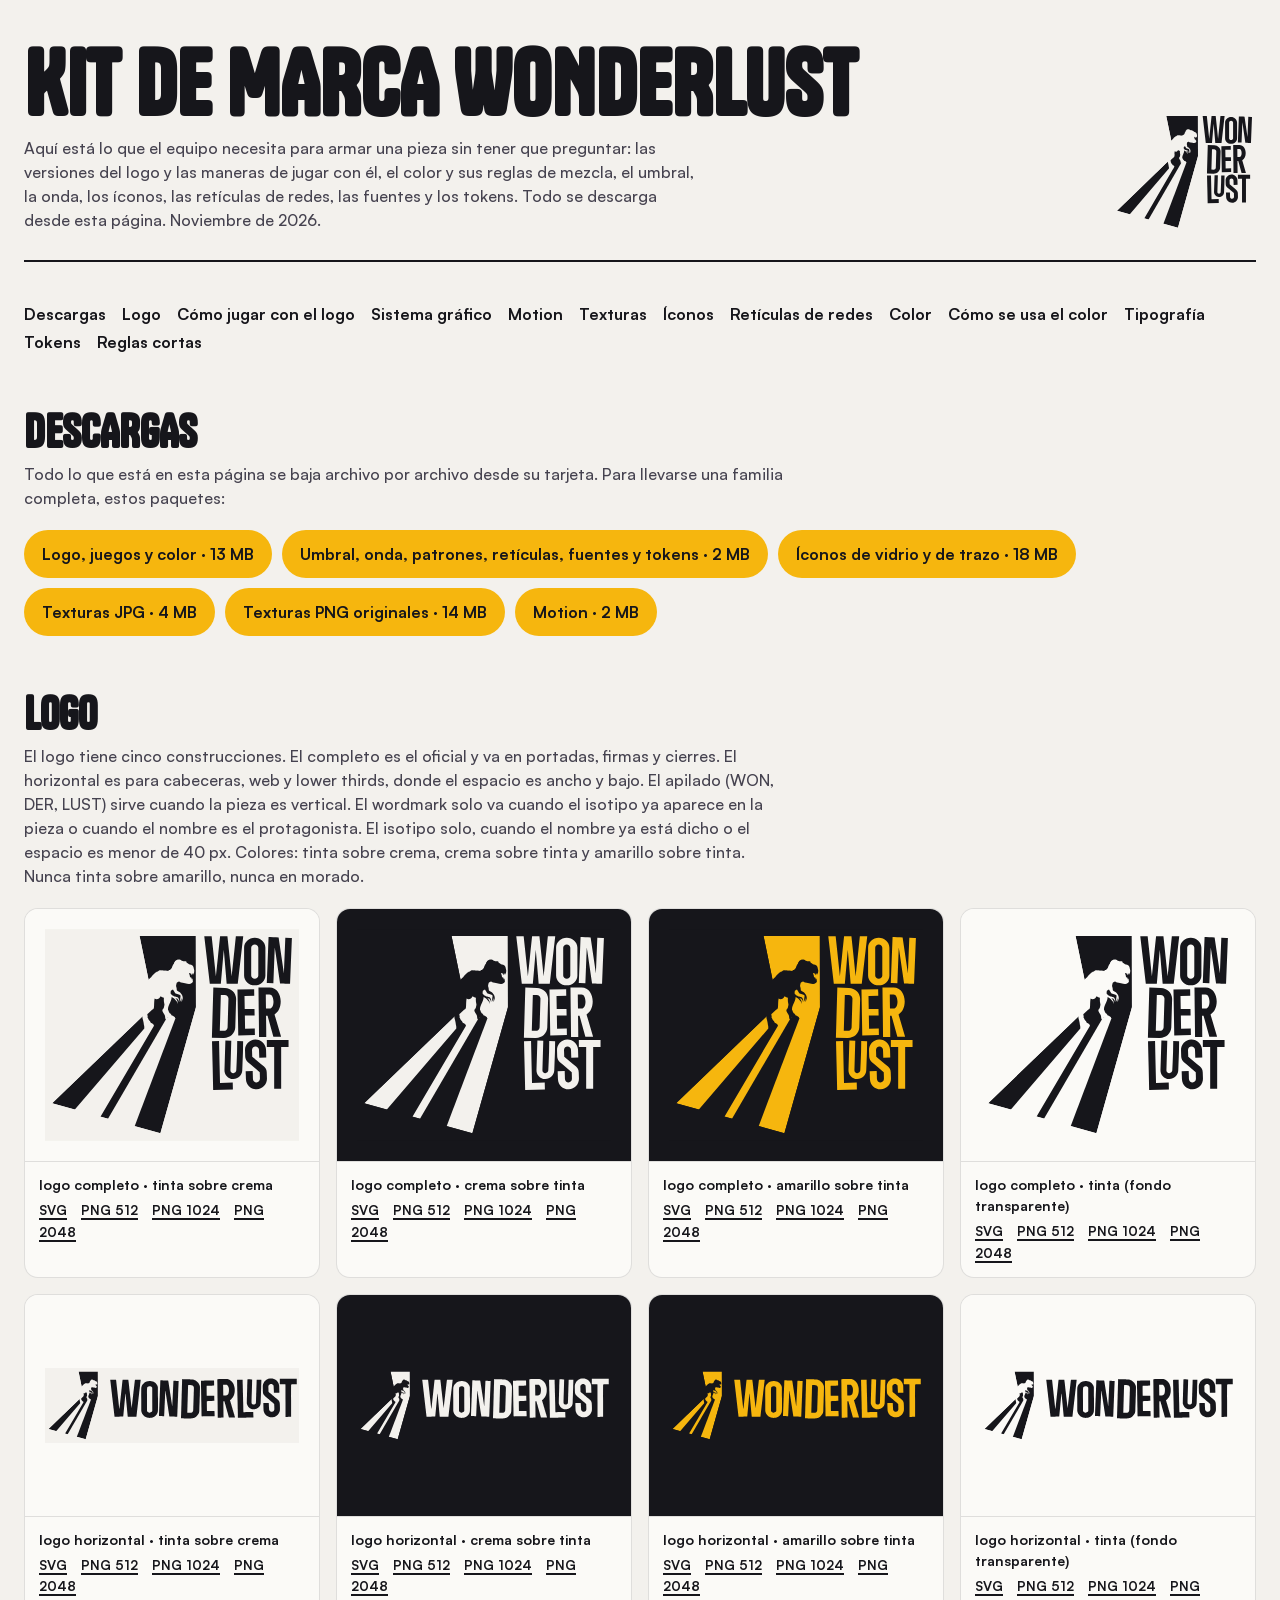
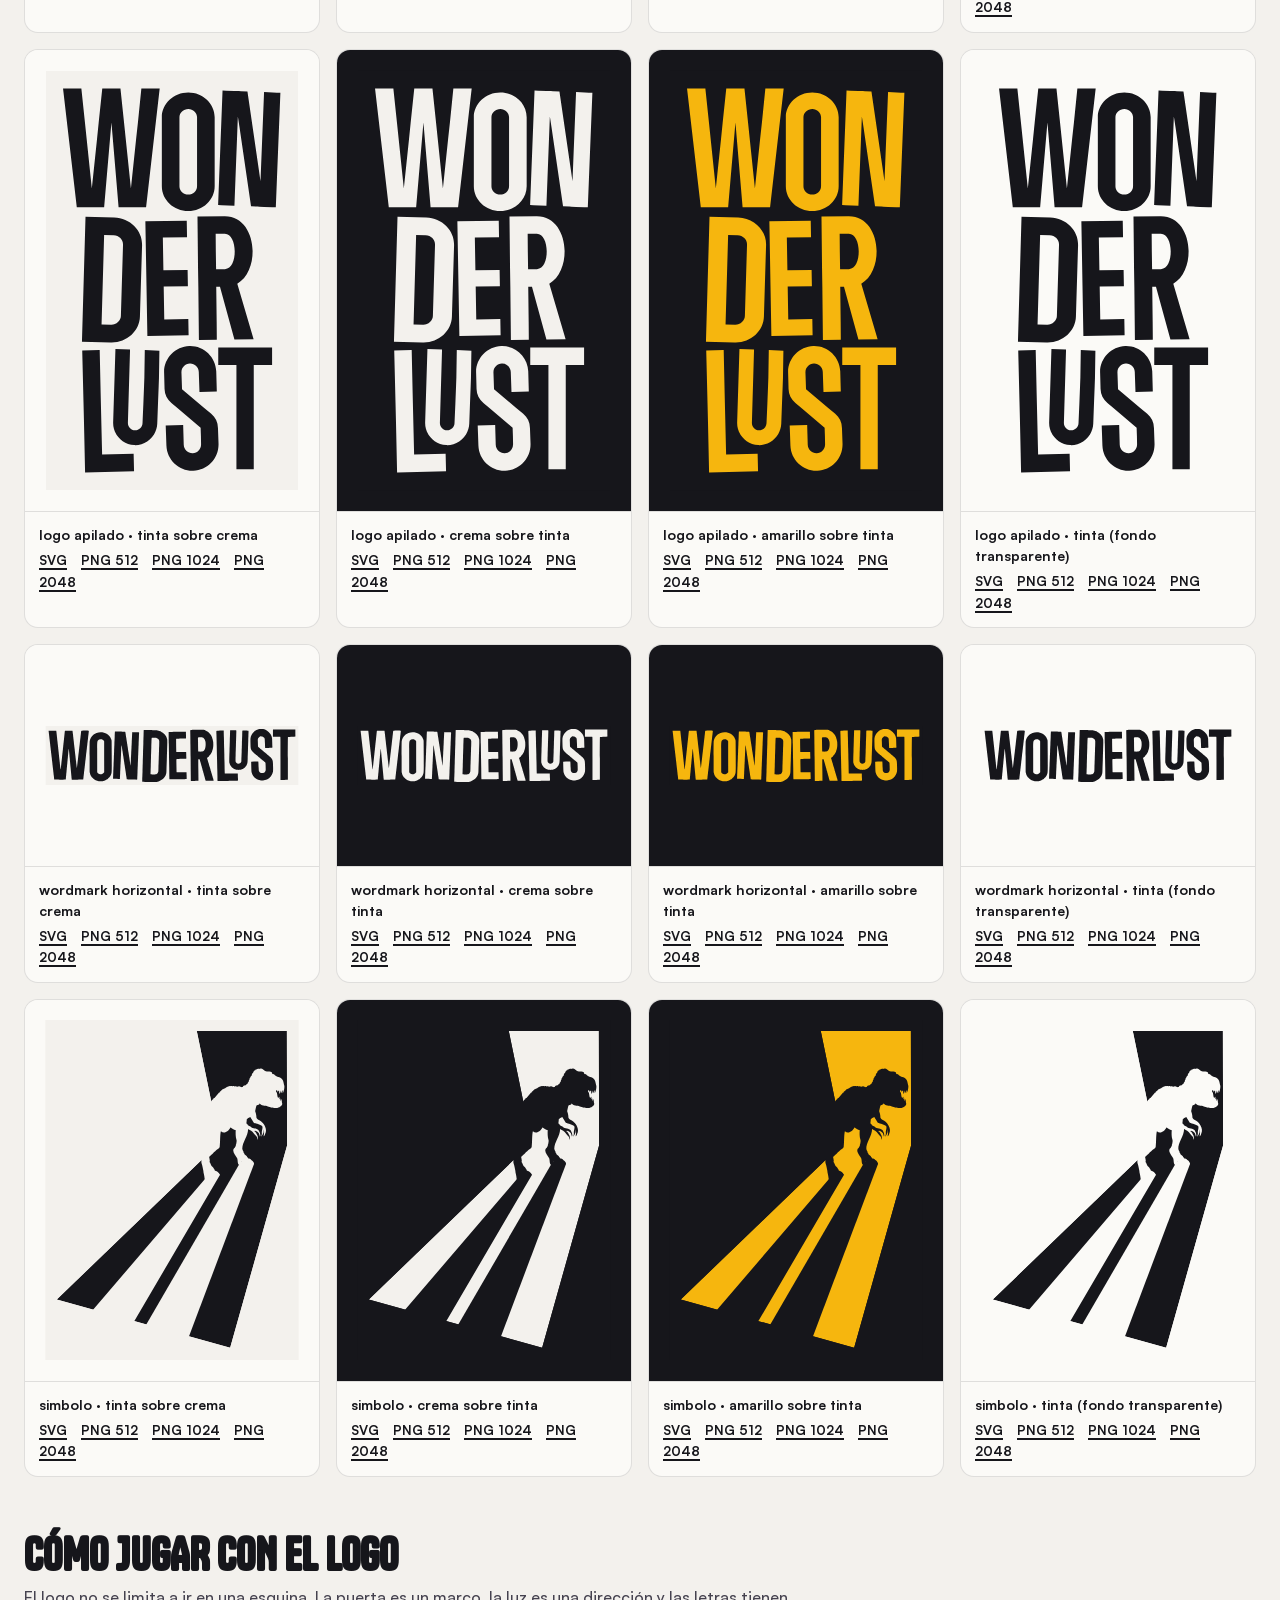
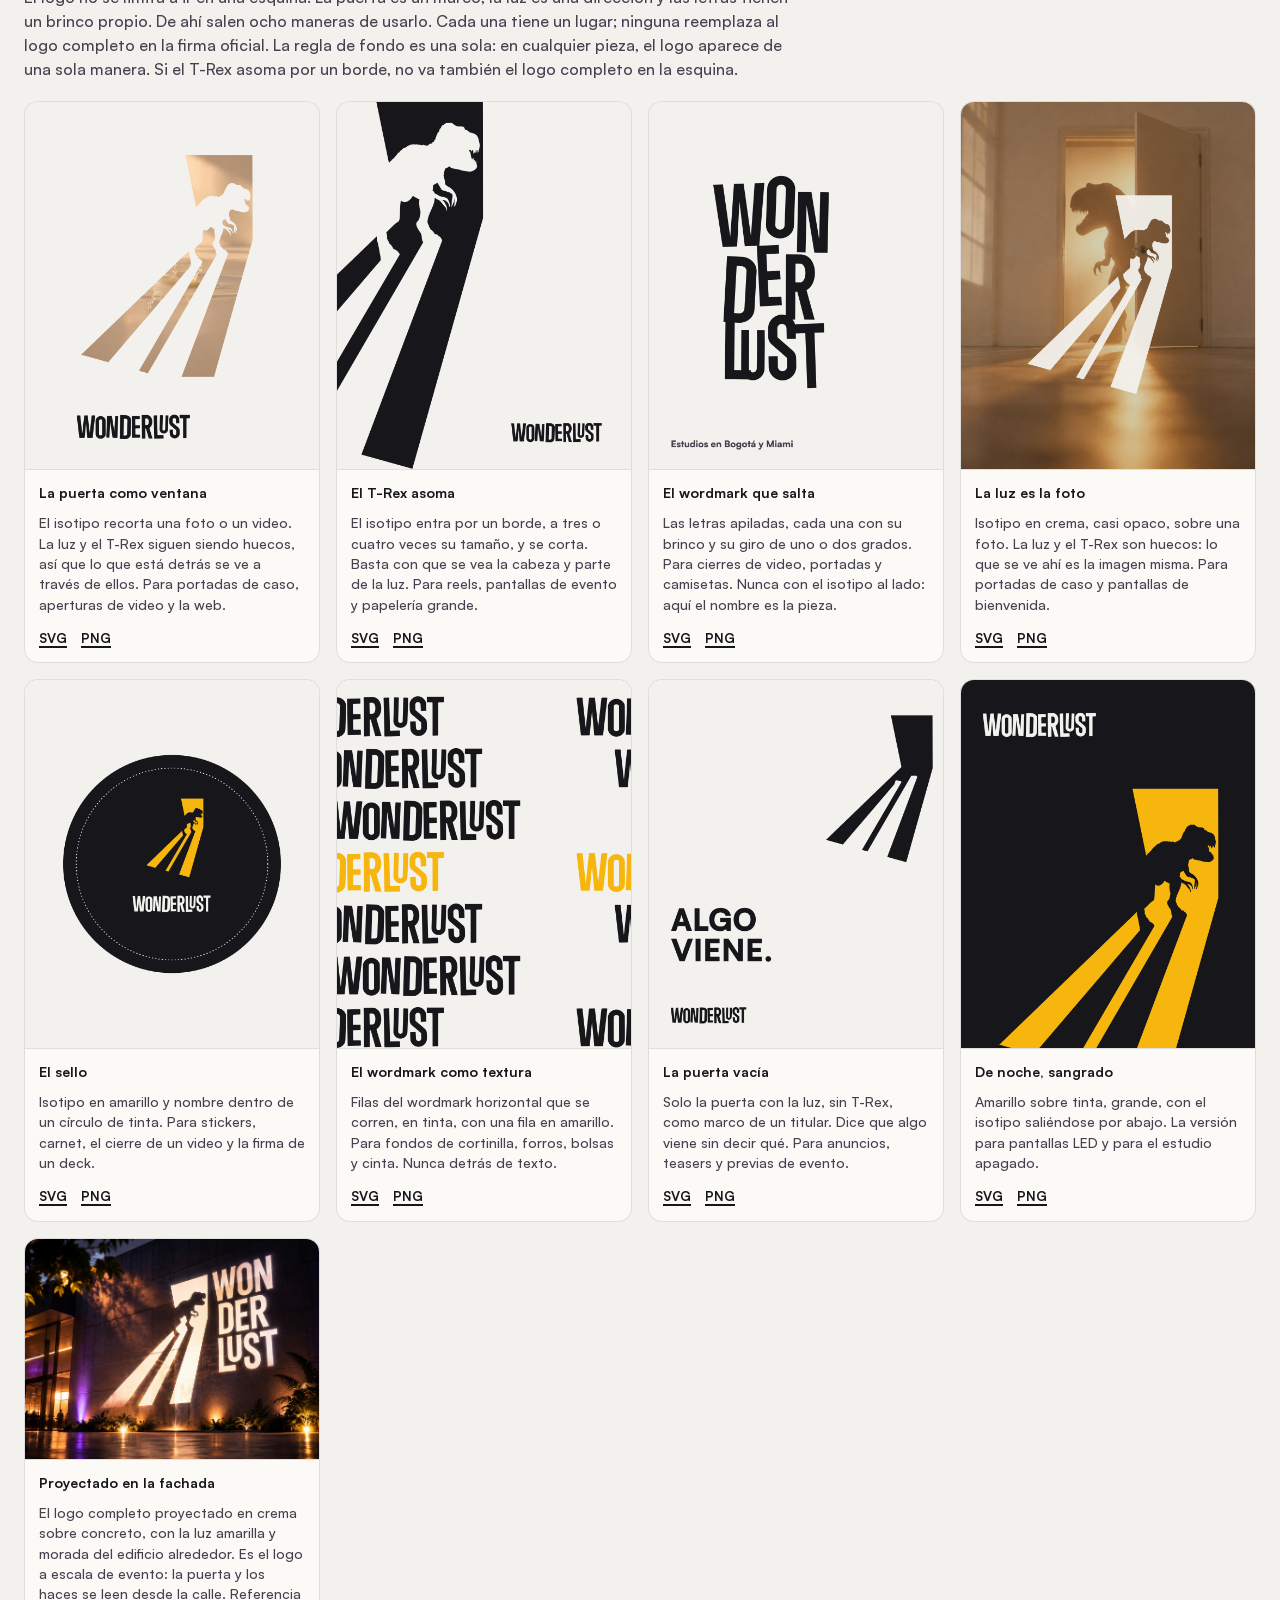
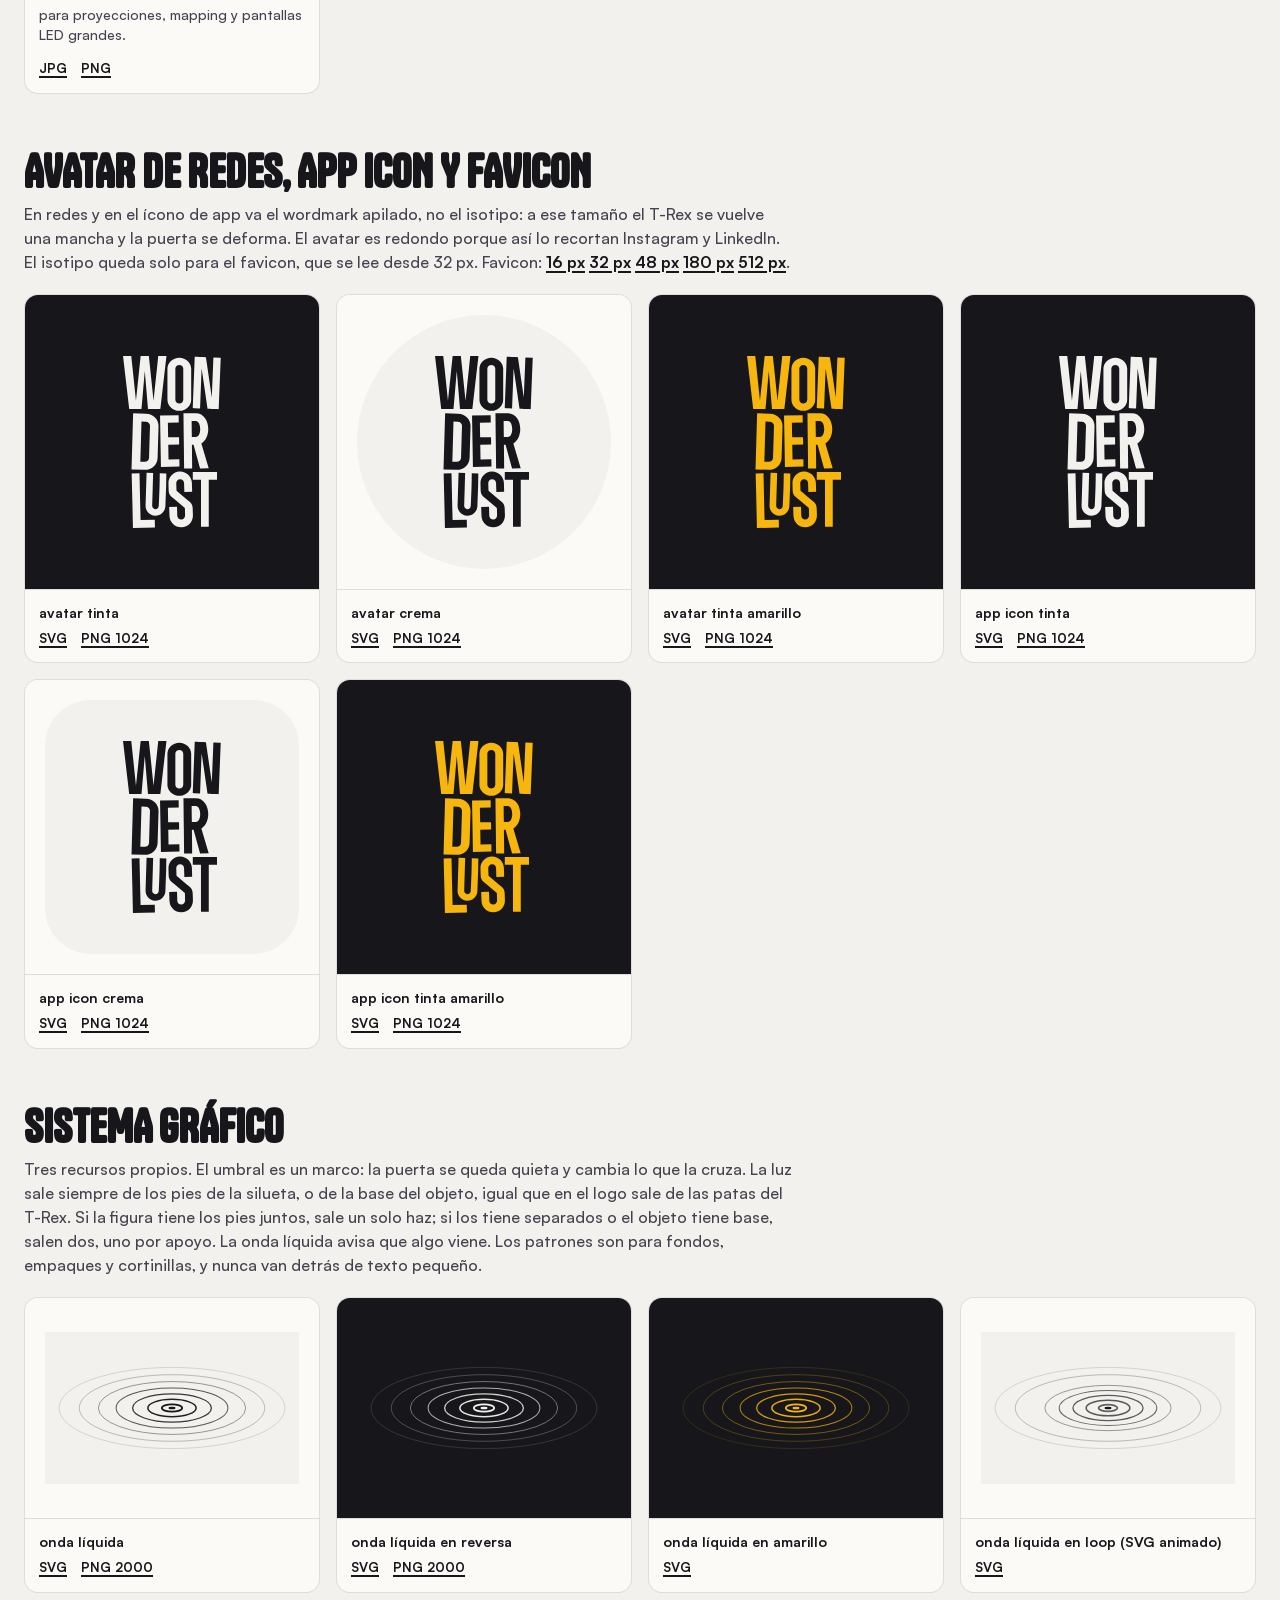
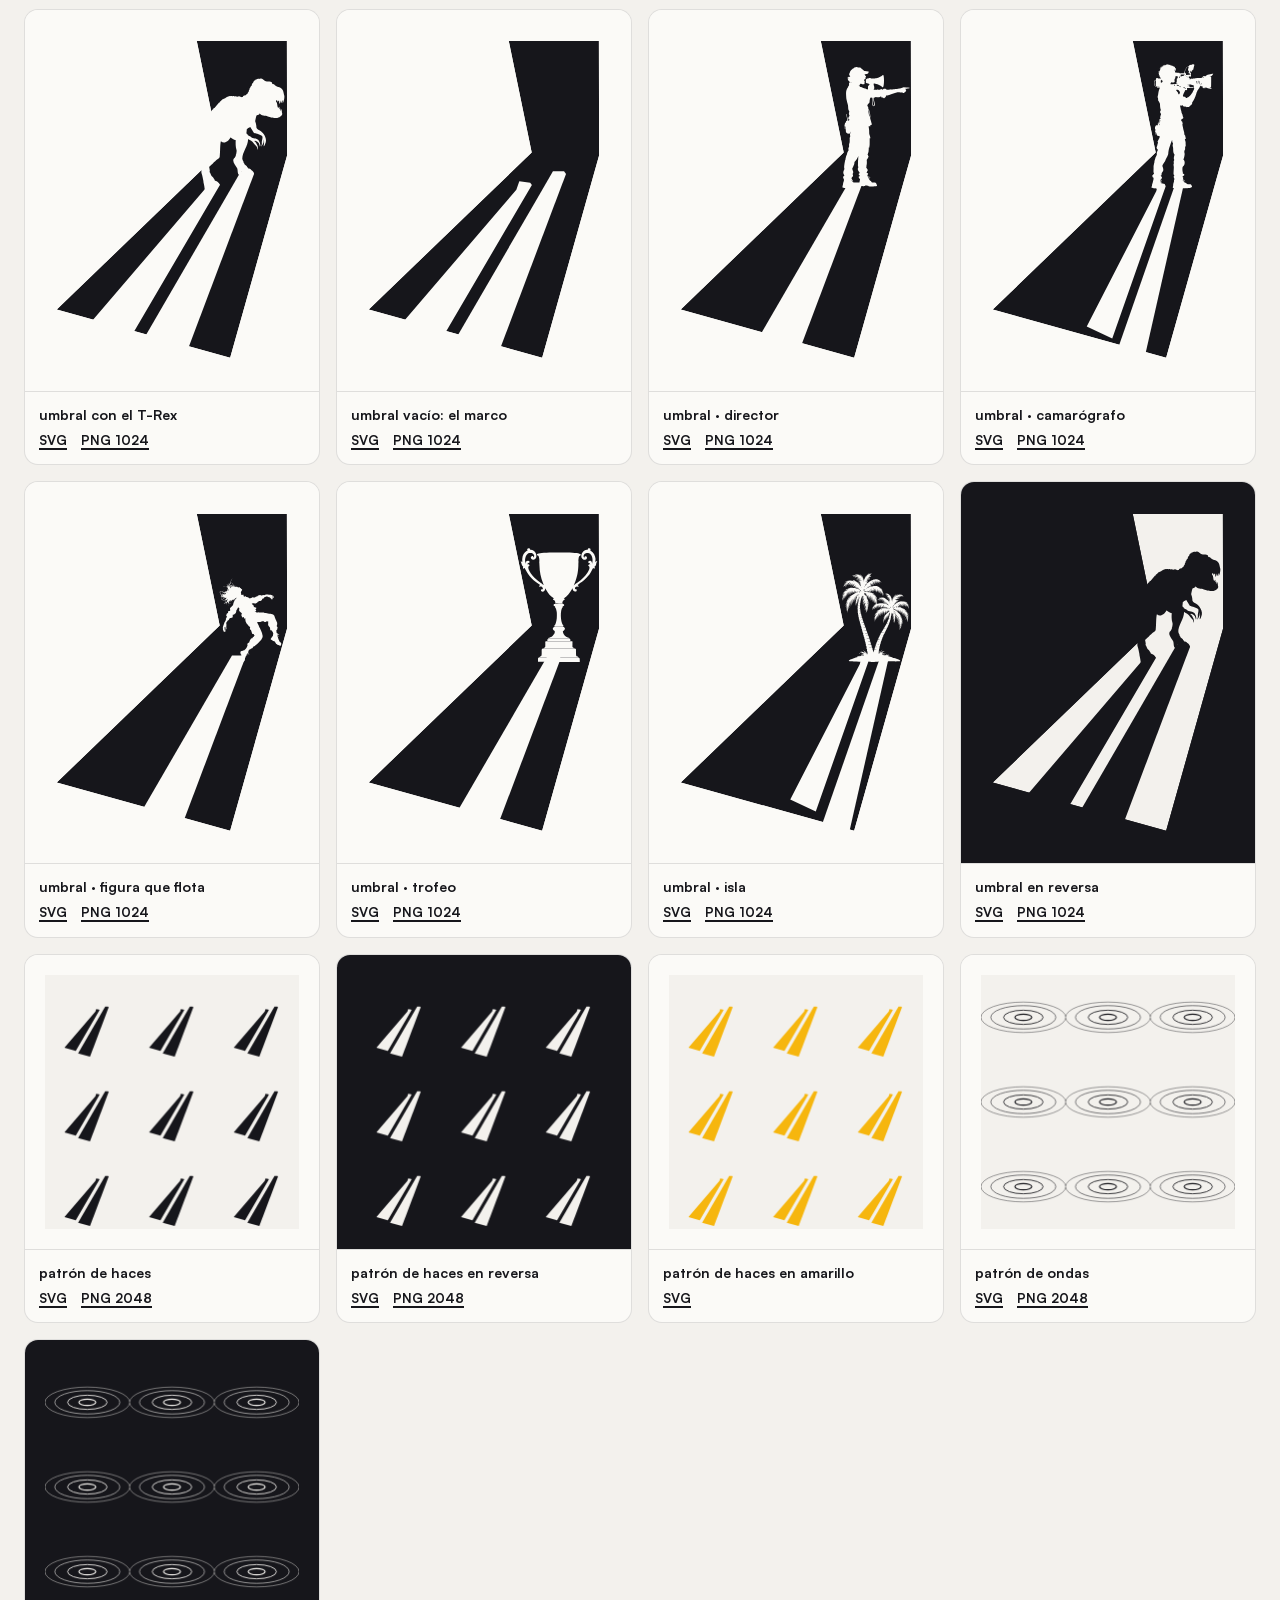
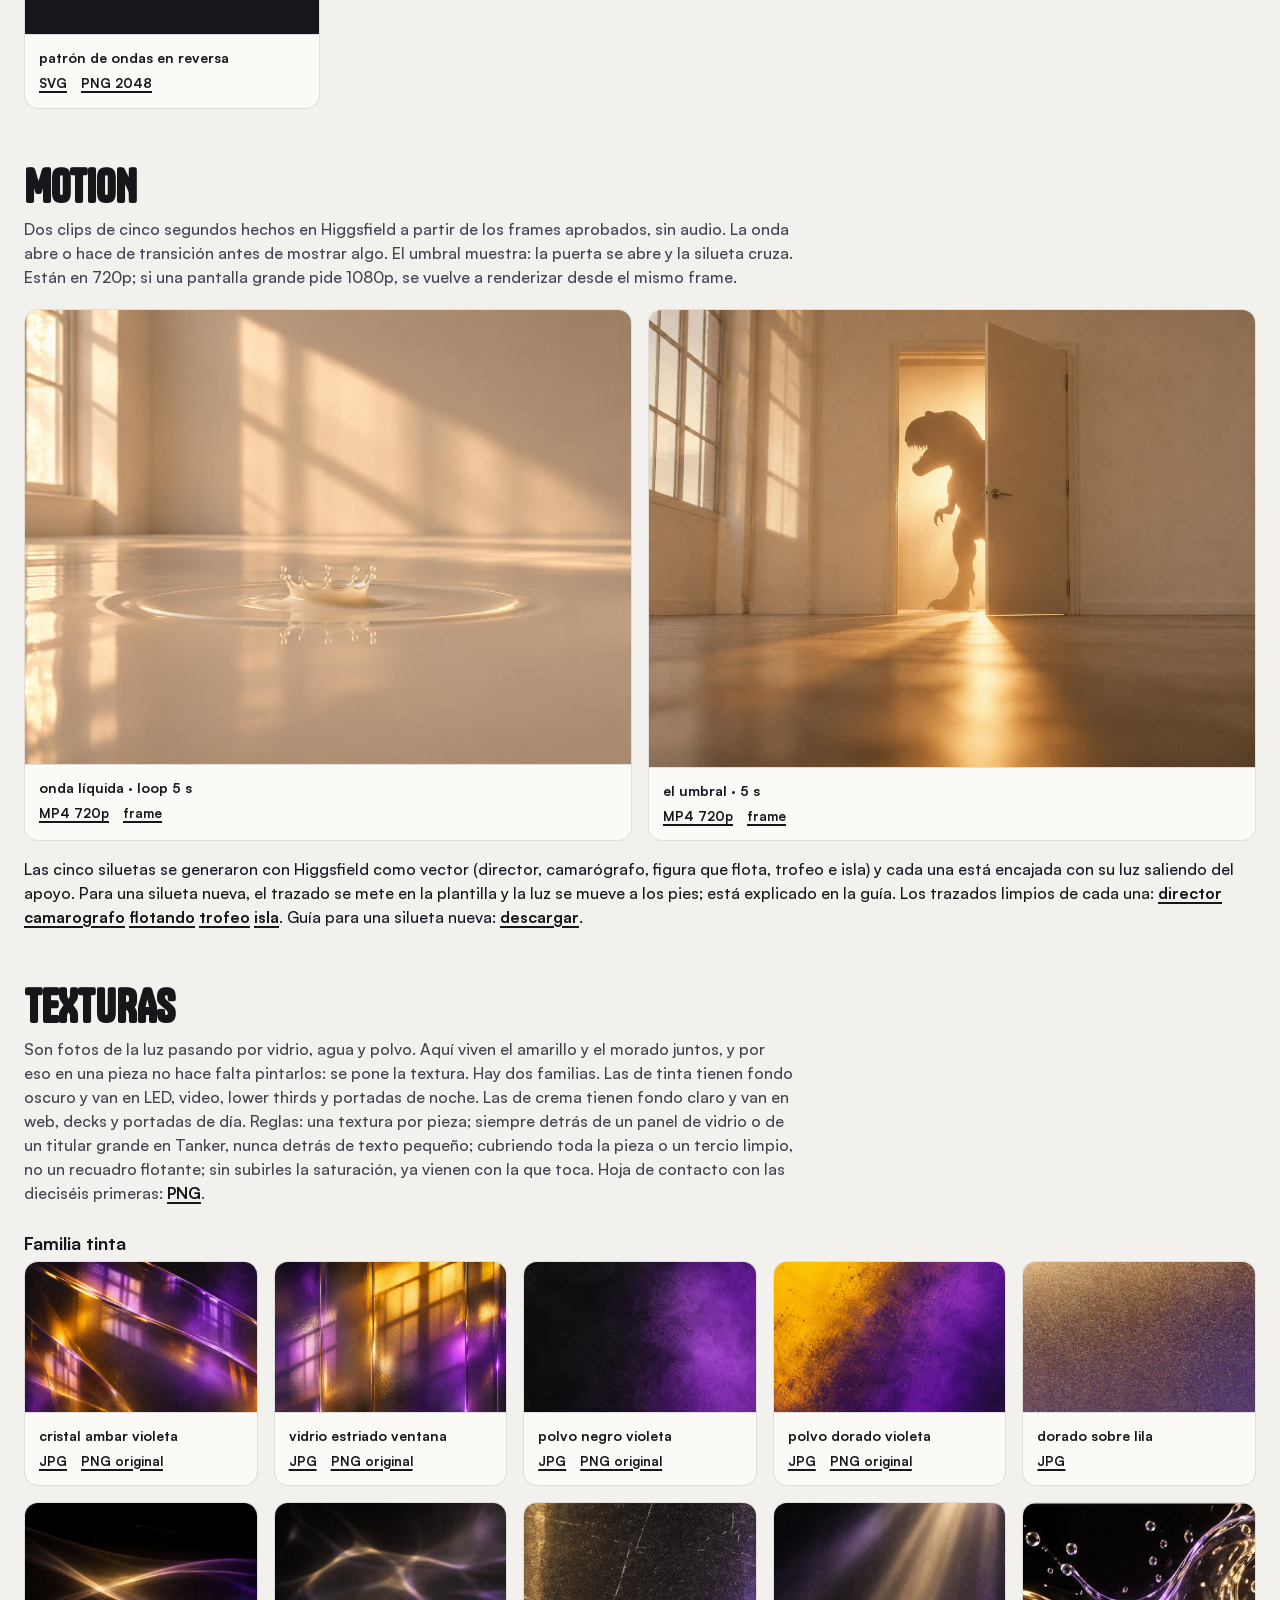
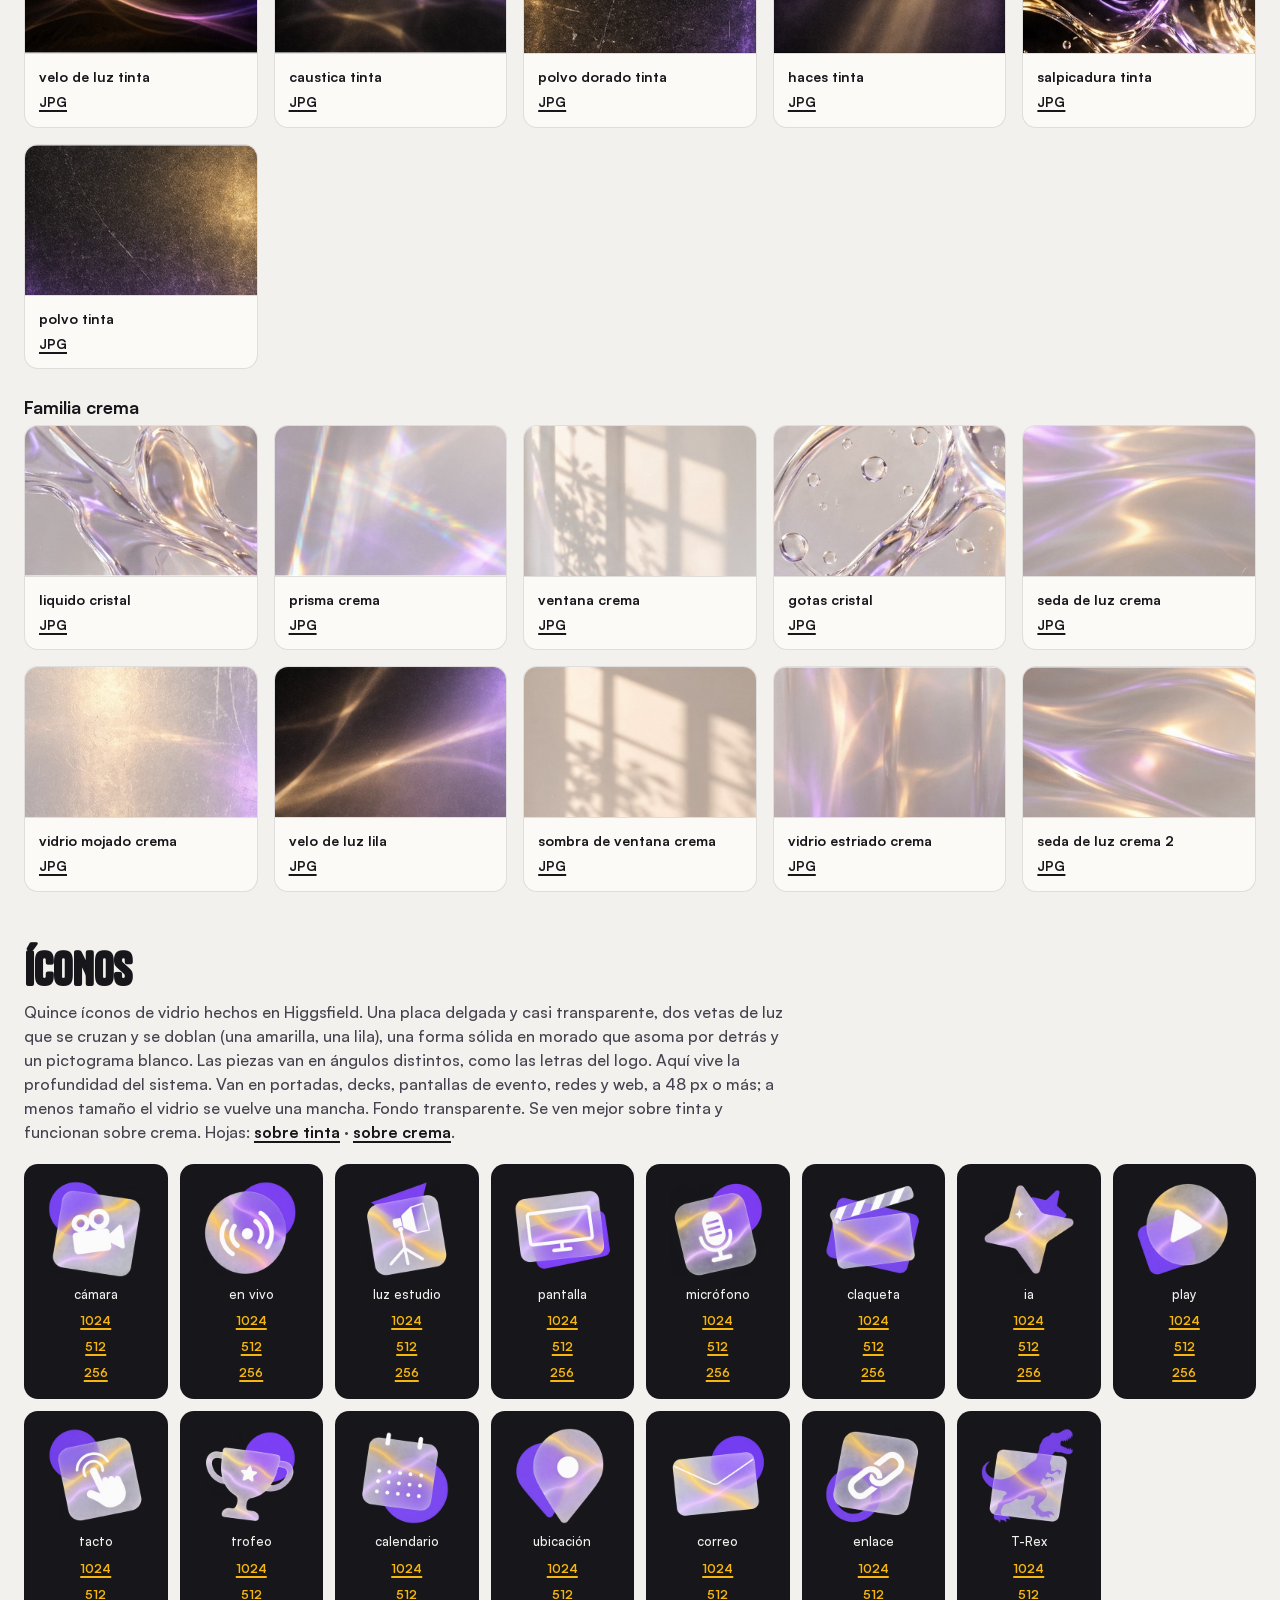
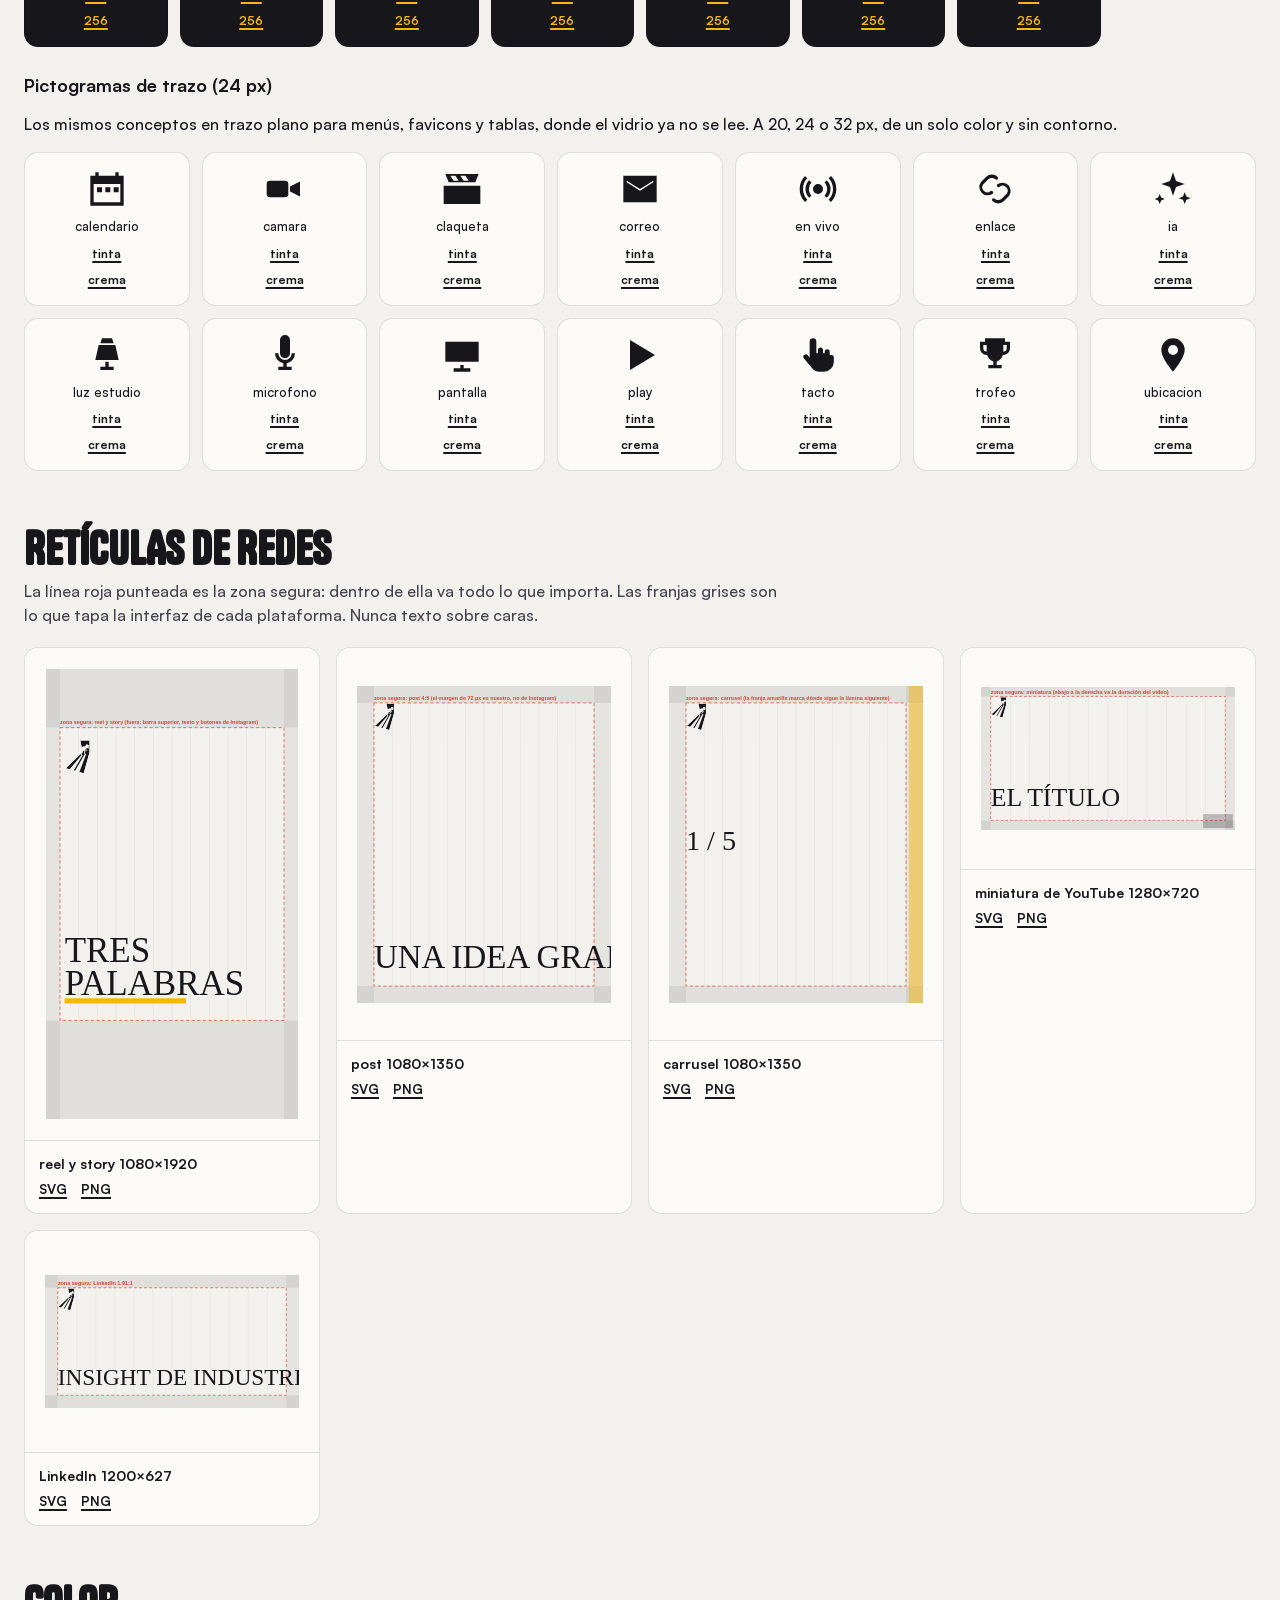
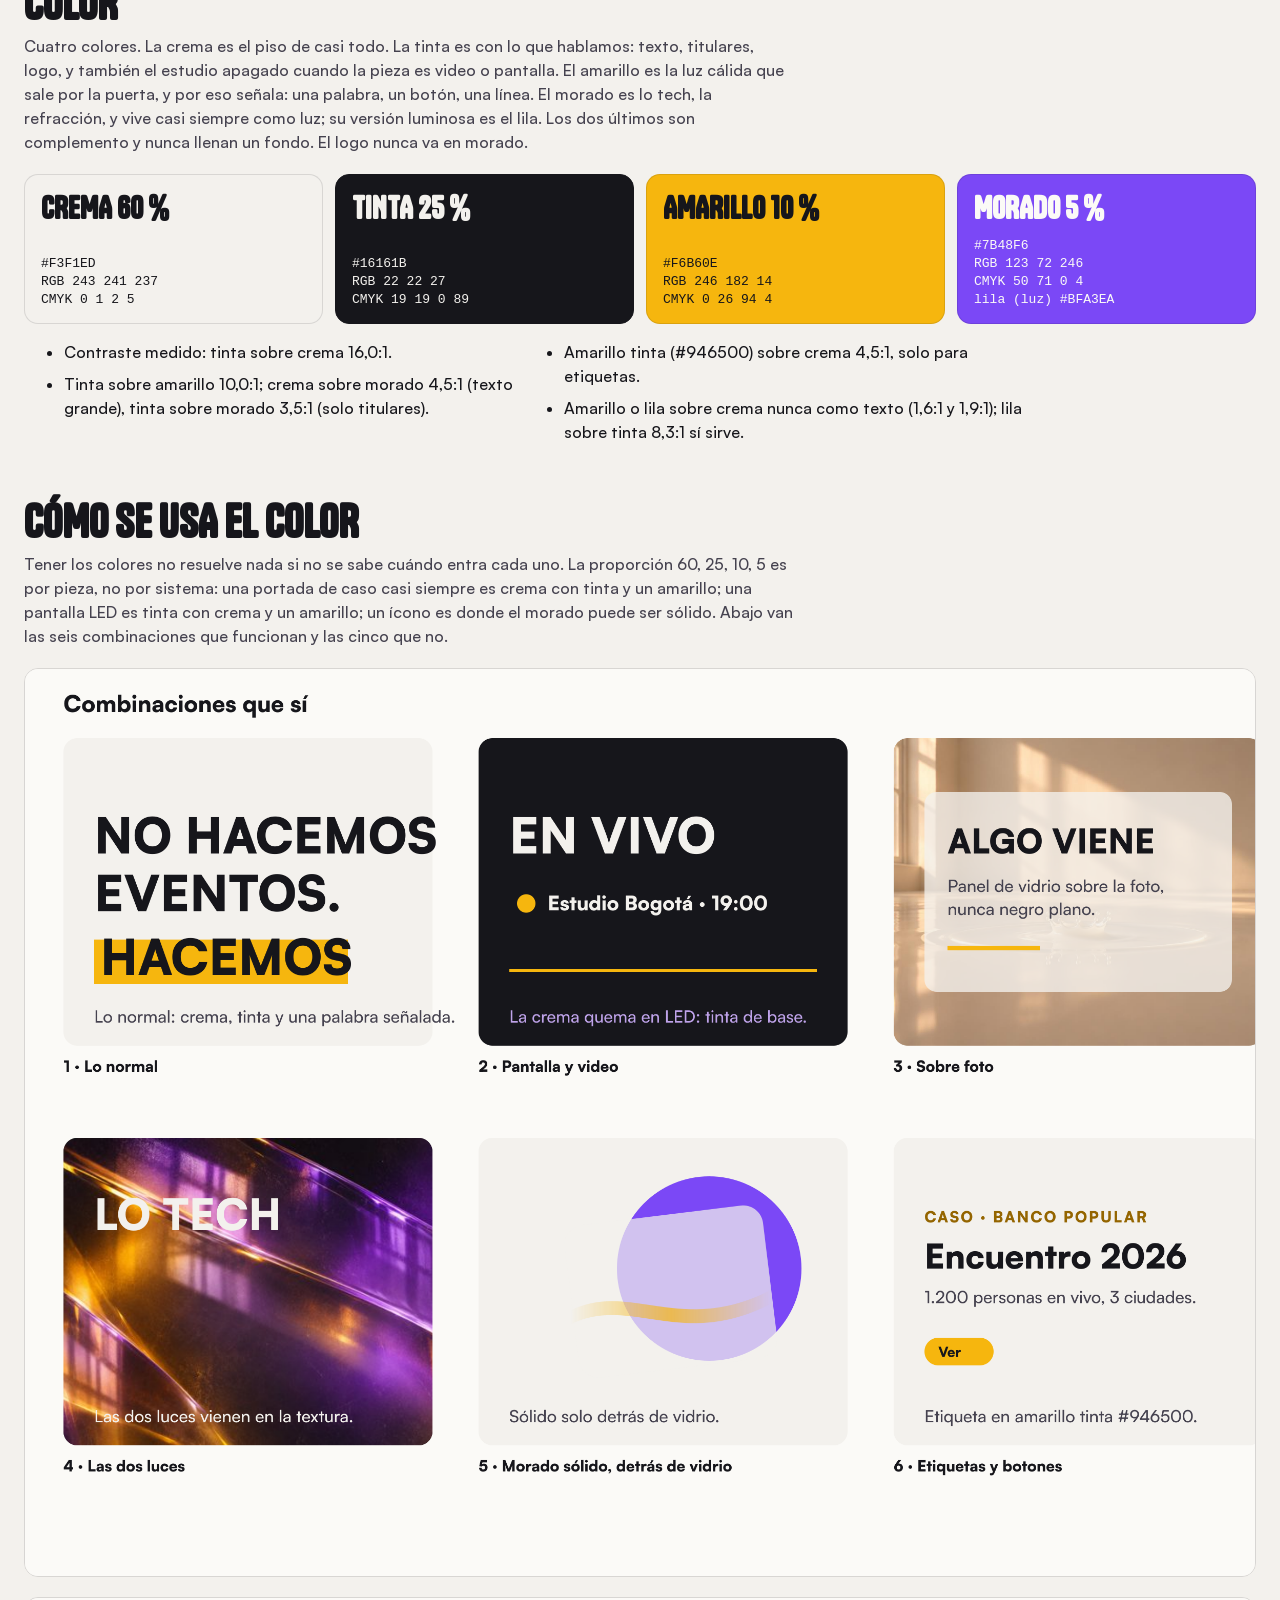
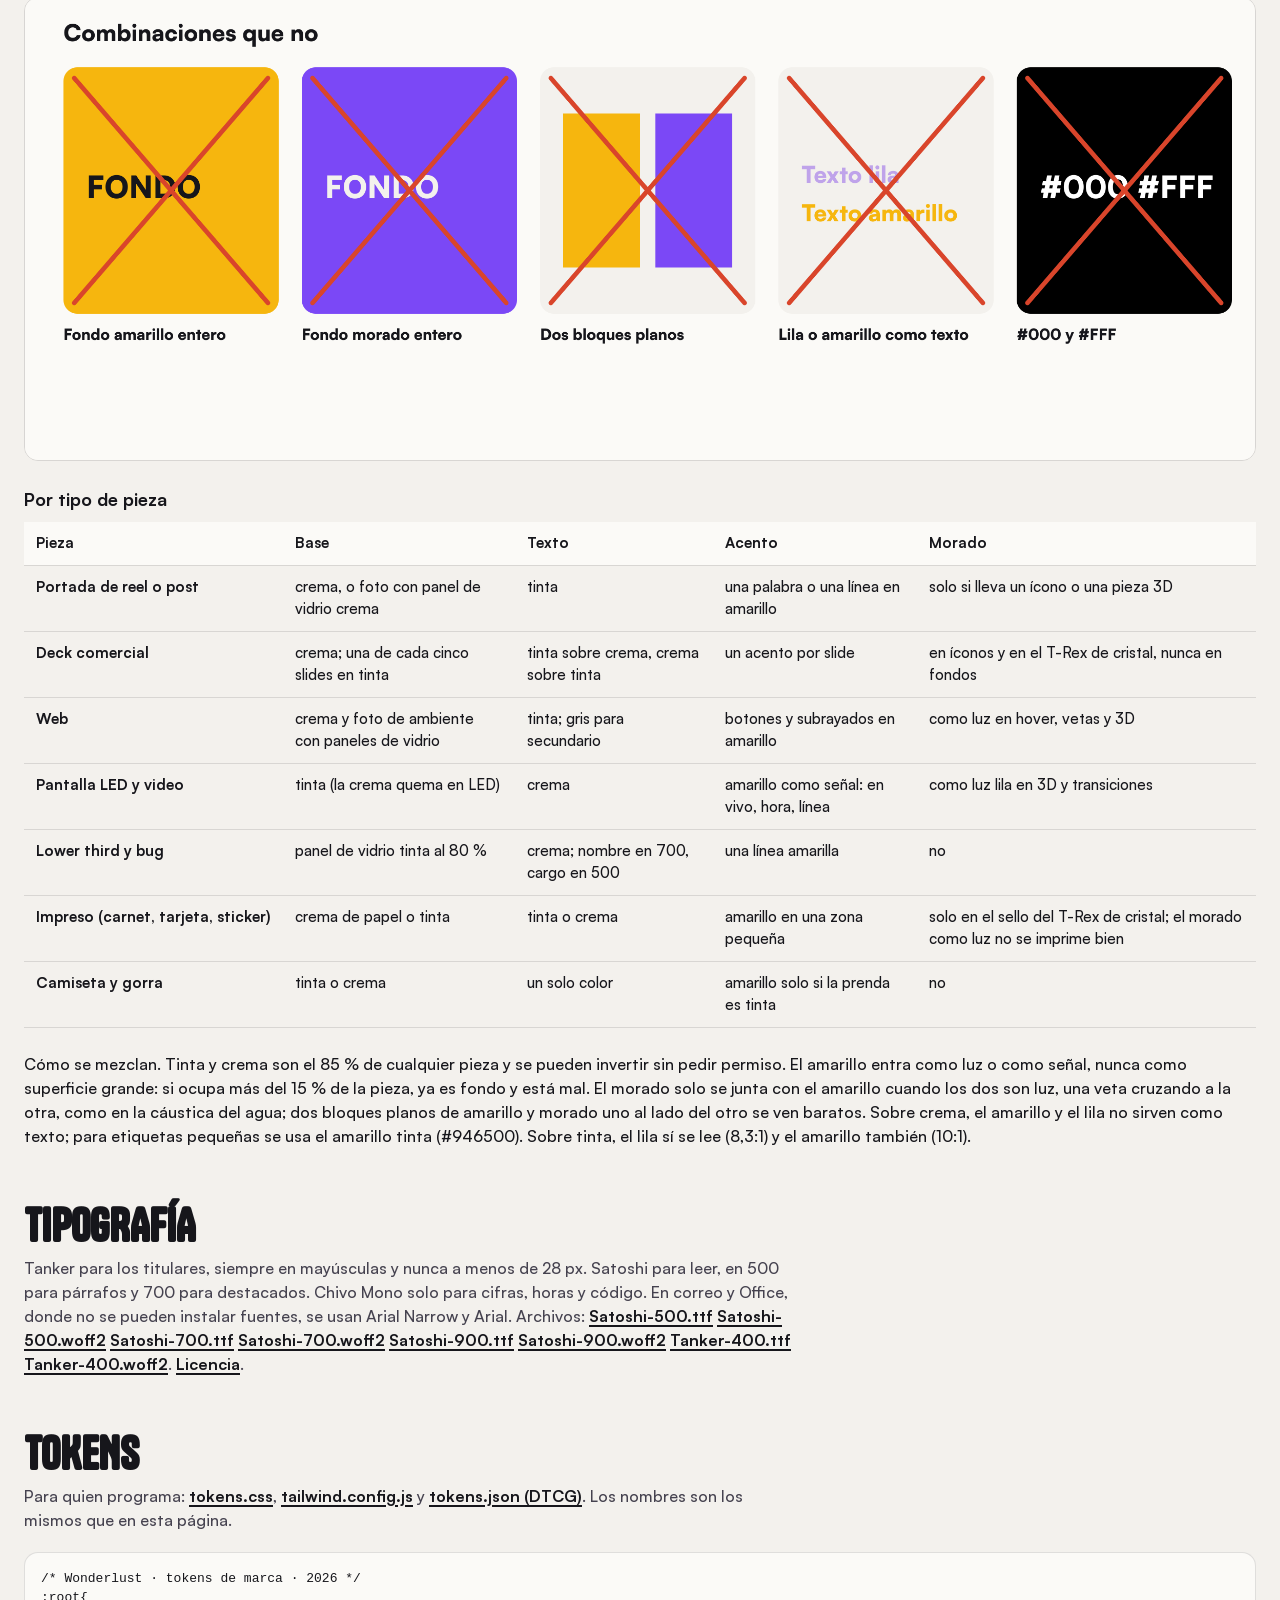
==== kit/index.html @ c43da724 "Muro Wonderlust: edición GitHub Pages Co-Authored-By: Claude Fable 5.1 <noreply@anthropic.com> Claud" ====
<!DOCTYPE html>
<html lang="es"><head><meta charset="utf-8"><meta name="viewport" content="width=device-width,initial-scale=1">
<title>Kit de marca Wonderlust</title>
<meta name="description" content="Kit de marca Wonderlust: logo en todas sus versiones, sistema gráfico (umbral, onda líquida, patrones), íconos, retículas de redes, fuentes y tokens, con descarga.">
<style>
/* Hallmark · checked: 2026-11-20 · genre: editorial (inferred) · shape: app screen
 * floor: 0 FAIL · fixed: 0 · structural: 0 printed
 * built: the project · redesign: polish · v2.0.0 */
/* Hallmark · waive 37 · tres familias: Tanker, Satoshi y Chivo Mono · son las fuentes de la marca que el kit entrega */
@font-face{font-family:Tanker;src:url(fuentes/Tanker-400.woff2) format('woff2');font-display:swap}
@font-face{font-family:Satoshi;src:url(fuentes/Satoshi-500.woff2) format('woff2');font-weight:400 500;font-display:swap}
@font-face{font-family:Satoshi;src:url(fuentes/Satoshi-700.woff2) format('woff2');font-weight:600 700;font-display:swap}
:root{--crema:#F3F1ED;--tinta:#16161B;--amarillo:#F6B60E;--morado:#7B48F6;--lila:#BFA3EA;--gris:#45424F;--papel:#FBFAF7;--hair:rgba(22,22,27,.12);--amarillo-tinta:#946500;
--display:Tanker,"Arial Narrow",Impact,sans-serif;--body:Satoshi,Arial,system-ui,sans-serif;--mono:"Chivo Mono",ui-monospace,Menlo,monospace}
*{box-sizing:border-box} html,body{margin:0;overflow-x:clip}
body{background:var(--crema);color:var(--tinta);font-family:var(--body);font-size:16px;line-height:1.5}
::selection{background:var(--amarillo)} :focus-visible{outline:2px solid var(--tinta);outline-offset:3px}
a{color:var(--tinta);font-weight:700;text-decoration:underline;text-underline-offset:3px;text-decoration-thickness:1.5px} a:hover{background:var(--amarillo)} a:active{transform:translateY(1px)}
.wrap{max-width:1280px;margin:0 auto;padding:40px 24px 80px}
header{display:grid;grid-template-columns:minmax(0,1fr) auto;gap:24px;align-items:end;padding-bottom:28px;border-bottom:2px solid var(--tinta);margin-bottom:40px}
header img{height:120px;width:auto}
h1{font-family:var(--display);font-size:clamp(48px,7vw,88px);line-height:1;margin:0;text-transform:uppercase;text-wrap:balance;overflow-wrap:break-word;min-width:0}
header p{margin:8px 0 0;max-width:62ch;color:var(--gris)}
nav ul{list-style:none;display:flex;flex-wrap:wrap;gap:4px 16px;padding:0;margin:0 0 40px}
nav a{text-decoration:none;font-weight:700} nav a:hover{text-decoration:underline}
h2{font-family:var(--display);font-size:44px;line-height:1;text-transform:uppercase;margin:56px 0 8px;text-wrap:balance}
h2+p{margin:0 0 20px;max-width:70ch;color:var(--gris)}
.grid{display:grid;grid-template-columns:repeat(auto-fit,minmax(260px,1fr));gap:16px}
figure{margin:0;background:var(--papel);border:1px solid var(--hair);border-radius:14px;overflow:hidden;display:flex;flex-direction:column}
figure .pv{aspect-ratio:4/3;display:flex;align-items:center;justify-content:center;padding:20px;background:var(--papel)}
figure.dk .pv{background:var(--tinta)}
figure .pv img{max-width:100%;max-height:100%;width:auto;height:auto;object-fit:contain;display:block}
figure.tall .pv{aspect-ratio:3/4}
figure.vid .pv{padding:0;background:var(--tinta)}
figure.tex .pv{padding:0;height:150px;aspect-ratio:auto} figure.tex .pv img{width:100%;height:150px;object-fit:cover;display:block}
.grid.tex{grid-template-columns:repeat(auto-fill,minmax(200px,1fr))}
figure.play .pv{padding:0} figure.play .pv img{width:100%;height:100%;object-fit:cover} figure.play figcaption em{display:block;font-style:normal;font-size:14px;line-height:1.45;color:var(--gris);margin:6px 0 8px}
.board{width:100%;height:auto;border-radius:14px;border:1px solid var(--hair);display:block;margin:12px 0 20px}
table.uso{border-collapse:collapse;width:100%;font-size:15px;margin:12px 0 24px} table.uso th,table.uso td{text-align:left;vertical-align:top;padding:10px 12px;border-bottom:1px solid var(--hair)} table.uso th{font-weight:700;background:var(--papel)} table.uso td:first-child{font-weight:700;white-space:nowrap}
.chip{display:inline-block;width:14px;height:14px;border-radius:4px;vertical-align:-2px;margin-right:4px;border:1px solid var(--hair)}
.icons.glass{grid-template-columns:repeat(auto-fill,minmax(140px,1fr))}
.icons.glass li{background:var(--tinta);color:var(--crema)}
.icons.glass li img{width:96px;height:96px}
.icons.glass li a{color:var(--amarillo)}
h3{font:700 18px/1.2 var(--body);margin:28px 0 6px}
figure.vid video{width:100%;height:100%;object-fit:cover;display:block}
figure img{max-width:100%;max-height:100%;width:auto;height:auto;object-fit:contain}
figcaption{padding:12px 14px 14px;border-top:1px solid var(--hair);display:flex;flex-direction:column;gap:4px;font-size:14px}
figcaption span a{margin-right:10px;font-size:13px}
.icons{list-style:none;padding:0;margin:0;display:grid;grid-template-columns:repeat(auto-fill,minmax(150px,1fr));gap:12px}
.icons li{background:var(--papel);border:1px solid var(--hair);border-radius:14px;padding:16px 14px;display:flex;flex-direction:column;align-items:center;gap:8px;font-size:13px}
.icons img{width:40px;height:40px} .icons a{font-size:12px}
.sw{display:grid;grid-template-columns:repeat(auto-fit,minmax(200px,1fr));gap:12px}
.sw div{border-radius:14px;padding:18px 16px 14px;min-height:150px;display:flex;flex-direction:column;justify-content:space-between;border:1px solid var(--hair)}
.sw b{font-family:var(--display);font-size:30px;text-transform:uppercase;line-height:1}
.sw code{font-family:var(--mono);font-size:13px;display:block;line-height:1.4}
.rules{columns:2;column-gap:40px;max-width:1000px} .rules li{break-inside:avoid;margin-bottom:8px}
pre{background:var(--papel);border:1px solid var(--hair);border-radius:14px;padding:16px;overflow:auto;font-family:var(--mono);font-size:13px;line-height:1.5}
p.zips{display:flex;flex-wrap:wrap;gap:10px} a.zip{display:inline-block;background:var(--amarillo);color:var(--tinta);padding:12px 18px;border-radius:999px;text-decoration:none;font-weight:700} a.zip:hover{background:var(--tinta);color:var(--crema)}
footer{margin-top:64px;padding-top:20px;border-top:1px solid var(--hair);color:var(--gris);font-size:14px}
@media (max-width:760px){header{grid-template-columns:1fr} .rules{columns:1} h2{font-size:36px}}
@media (prefers-reduced-motion:reduce){*{transition:none!important;animation:none!important}}
</style></head><body><div class="wrap">
<header><div><h1>Kit de marca Wonderlust</h1><p>Aquí está lo que el equipo necesita para armar una pieza sin tener que preguntar: las versiones del logo y las maneras de jugar con él, el color y sus reglas de mezcla, el umbral, la onda, los íconos, las retículas de redes, las fuentes y los tokens. Todo se descarga desde esta página. Noviembre de 2026.</p></div><img src="logo/logo-completo_tinta.svg" alt="Logo de Wonderlust"></header>
<nav aria-label="Secciones"><ul><li><a href="#descargas">Descargas</a></li><li><a href="#logo">Logo</a></li><li><a href="#juegos">Cómo jugar con el logo</a></li><li><a href="#sistema">Sistema gráfico</a></li><li><a href="#motion">Motion</a></li><li><a href="#texturas">Texturas</a></li><li><a href="#iconos">Íconos</a></li><li><a href="#reticulas">Retículas de redes</a></li><li><a href="#color">Color</a></li><li><a href="#color-uso">Cómo se usa el color</a></li><li><a href="#tipografia">Tipografía</a></li><li><a href="#tokens">Tokens</a></li><li><a href="#reglas">Reglas cortas</a></li></ul></nav>

<h2 id="descargas">Descargas</h2><p>Todo lo que está en esta página se baja archivo por archivo desde su tarjeta. Para llevarse una familia completa, estos paquetes:</p>
<p class="zips"><a class="zip" href="descargas/wonderlust_logo.zip" download="wonderlust_logo.zip">Logo, juegos y color · 13 MB</a> <a class="zip" href="descargas/wonderlust_sistema-grafico.zip" download="wonderlust_sistema-grafico.zip">Umbral, onda, patrones, retículas, fuentes y tokens · 2 MB</a> <a class="zip" href="descargas/wonderlust_iconos.zip" download="wonderlust_iconos.zip">Íconos de vidrio y de trazo · 18 MB</a> <a class="zip" href="descargas/wonderlust_texturas.zip" download="wonderlust_texturas.zip">Texturas JPG · 4 MB</a> <a class="zip" href="descargas/wonderlust_texturas-originales.zip" download="wonderlust_texturas-originales.zip">Texturas PNG originales · 14 MB</a> <a class="zip" href="descargas/wonderlust_motion.zip" download="wonderlust_motion.zip">Motion · 2 MB</a></p>

<h2 id="logo">Logo</h2><p>El logo tiene cinco construcciones. El completo es el oficial y va en portadas, firmas y cierres. El horizontal es para cabeceras, web y lower thirds, donde el espacio es ancho y bajo. El apilado (WON, DER, LUST) sirve cuando la pieza es vertical. El wordmark solo va cuando el isotipo ya aparece en la pieza o cuando el nombre es el protagonista. El isotipo solo, cuando el nombre ya está dicho o el espacio es menor de 40 px. Colores: tinta sobre crema, crema sobre tinta y amarillo sobre tinta. Nunca tinta sobre amarillo, nunca en morado.</p>
<div class="grid"><figure class=" "><div class="pv"><img src="logo/logo-completo_tinta_sobre-crema.svg" alt="logo completo · tinta sobre crema" loading="lazy"></div><figcaption><b>logo completo · tinta sobre crema</b><span><a href="logo/logo-completo_tinta_sobre-crema.svg" download>SVG</a> <a href="logo/png/logo-completo_tinta_sobre-crema_512.png" download>PNG 512</a> <a href="logo/png/logo-completo_tinta_sobre-crema_1024.png" download>PNG 1024</a> <a href="logo/png/logo-completo_tinta_sobre-crema_2048.png" download>PNG 2048</a></span></figcaption></figure><figure class="dk "><div class="pv"><img src="logo/logo-completo_crema_sobre-tinta.svg" alt="logo completo · crema sobre tinta" loading="lazy"></div><figcaption><b>logo completo · crema sobre tinta</b><span><a href="logo/logo-completo_crema_sobre-tinta.svg" download>SVG</a> <a href="logo/png/logo-completo_crema_sobre-tinta_512.png" download>PNG 512</a> <a href="logo/png/logo-completo_crema_sobre-tinta_1024.png" download>PNG 1024</a> <a href="logo/png/logo-completo_crema_sobre-tinta_2048.png" download>PNG 2048</a></span></figcaption></figure><figure class="dk "><div class="pv"><img src="logo/logo-completo_amarillo_sobre-tinta.svg" alt="logo completo · amarillo sobre tinta" loading="lazy"></div><figcaption><b>logo completo · amarillo sobre tinta</b><span><a href="logo/logo-completo_amarillo_sobre-tinta.svg" download>SVG</a> <a href="logo/png/logo-completo_amarillo_sobre-tinta_512.png" download>PNG 512</a> <a href="logo/png/logo-completo_amarillo_sobre-tinta_1024.png" download>PNG 1024</a> <a href="logo/png/logo-completo_amarillo_sobre-tinta_2048.png" download>PNG 2048</a></span></figcaption></figure><figure class=" "><div class="pv"><img src="logo/logo-completo_tinta.svg" alt="logo completo · tinta (fondo transparente)" loading="lazy"></div><figcaption><b>logo completo · tinta (fondo transparente)</b><span><a href="logo/logo-completo_tinta.svg" download>SVG</a> <a href="logo/png/logo-completo_tinta_512.png" download>PNG 512</a> <a href="logo/png/logo-completo_tinta_1024.png" download>PNG 1024</a> <a href="logo/png/logo-completo_tinta_2048.png" download>PNG 2048</a></span></figcaption></figure><figure class=" "><div class="pv"><img src="logo/logo-horizontal_tinta_sobre-crema.svg" alt="logo horizontal · tinta sobre crema" loading="lazy"></div><figcaption><b>logo horizontal · tinta sobre crema</b><span><a href="logo/logo-horizontal_tinta_sobre-crema.svg" download>SVG</a> <a href="logo/png/logo-horizontal_tinta_sobre-crema_512.png" download>PNG 512</a> <a href="logo/png/logo-horizontal_tinta_sobre-crema_1024.png" download>PNG 1024</a> <a href="logo/png/logo-horizontal_tinta_sobre-crema_2048.png" download>PNG 2048</a></span></figcaption></figure><figure class="dk "><div class="pv"><img src="logo/logo-horizontal_crema_sobre-tinta.svg" alt="logo horizontal · crema sobre tinta" loading="lazy"></div><figcaption><b>logo horizontal · crema sobre tinta</b><span><a href="logo/logo-horizontal_crema_sobre-tinta.svg" download>SVG</a> <a href="logo/png/logo-horizontal_crema_sobre-tinta_512.png" download>PNG 512</a> <a href="logo/png/logo-horizontal_crema_sobre-tinta_1024.png" download>PNG 1024</a> <a href="logo/png/logo-horizontal_crema_sobre-tinta_2048.png" download>PNG 2048</a></span></figcaption></figure><figure class="dk "><div class="pv"><img src="logo/logo-horizontal_amarillo_sobre-tinta.svg" alt="logo horizontal · amarillo sobre tinta" loading="lazy"></div><figcaption><b>logo horizontal · amarillo sobre tinta</b><span><a href="logo/logo-horizontal_amarillo_sobre-tinta.svg" download>SVG</a> <a href="logo/png/logo-horizontal_amarillo_sobre-tinta_512.png" download>PNG 512</a> <a href="logo/png/logo-horizontal_amarillo_sobre-tinta_1024.png" download>PNG 1024</a> <a href="logo/png/logo-horizontal_amarillo_sobre-tinta_2048.png" download>PNG 2048</a></span></figcaption></figure><figure class=" "><div class="pv"><img src="logo/logo-horizontal_tinta.svg" alt="logo horizontal · tinta (fondo transparente)" loading="lazy"></div><figcaption><b>logo horizontal · tinta (fondo transparente)</b><span><a href="logo/logo-horizontal_tinta.svg" download>SVG</a> <a href="logo/png/logo-horizontal_tinta_512.png" download>PNG 512</a> <a href="logo/png/logo-horizontal_tinta_1024.png" download>PNG 1024</a> <a href="logo/png/logo-horizontal_tinta_2048.png" download>PNG 2048</a></span></figcaption></figure><figure class=" "><div class="pv"><img src="logo/logo-apilado_tinta_sobre-crema.svg" alt="logo apilado · tinta sobre crema" loading="lazy"></div><figcaption><b>logo apilado · tinta sobre crema</b><span><a href="logo/logo-apilado_tinta_sobre-crema.svg" download>SVG</a> <a href="logo/png/logo-apilado_tinta_sobre-crema_512.png" download>PNG 512</a> <a href="logo/png/logo-apilado_tinta_sobre-crema_1024.png" download>PNG 1024</a> <a href="logo/png/logo-apilado_tinta_sobre-crema_2048.png" download>PNG 2048</a></span></figcaption></figure><figure class="dk "><div class="pv"><img src="logo/logo-apilado_crema_sobre-tinta.svg" alt="logo apilado · crema sobre tinta" loading="lazy"></div><figcaption><b>logo apilado · crema sobre tinta</b><span><a href="logo/logo-apilado_crema_sobre-tinta.svg" download>SVG</a> <a href="logo/png/logo-apilado_crema_sobre-tinta_512.png" download>PNG 512</a> <a href="logo/png/logo-apilado_crema_sobre-tinta_1024.png" download>PNG 1024</a> <a href="logo/png/logo-apilado_crema_sobre-tinta_2048.png" download>PNG 2048</a></span></figcaption></figure><figure class="dk "><div class="pv"><img src="logo/logo-apilado_amarillo_sobre-tinta.svg" alt="logo apilado · amarillo sobre tinta" loading="lazy"></div><figcaption><b>logo apilado · amarillo sobre tinta</b><span><a href="logo/logo-apilado_amarillo_sobre-tinta.svg" download>SVG</a> <a href="logo/png/logo-apilado_amarillo_sobre-tinta_512.png" download>PNG 512</a> <a href="logo/png/logo-apilado_amarillo_sobre-tinta_1024.png" download>PNG 1024</a> <a href="logo/png/logo-apilado_amarillo_sobre-tinta_2048.png" download>PNG 2048</a></span></figcaption></figure><figure class=" "><div class="pv"><img src="logo/logo-apilado_tinta.svg" alt="logo apilado · tinta (fondo transparente)" loading="lazy"></div><figcaption><b>logo apilado · tinta (fondo transparente)</b><span><a href="logo/logo-apilado_tinta.svg" download>SVG</a> <a href="logo/png/logo-apilado_tinta_512.png" download>PNG 512</a> <a href="logo/png/logo-apilado_tinta_1024.png" download>PNG 1024</a> <a href="logo/png/logo-apilado_tinta_2048.png" download>PNG 2048</a></span></figcaption></figure><figure class=" "><div class="pv"><img src="logo/wordmark-horizontal_tinta_sobre-crema.svg" alt="wordmark horizontal · tinta sobre crema" loading="lazy"></div><figcaption><b>wordmark horizontal · tinta sobre crema</b><span><a href="logo/wordmark-horizontal_tinta_sobre-crema.svg" download>SVG</a> <a href="logo/png/wordmark-horizontal_tinta_sobre-crema_512.png" download>PNG 512</a> <a href="logo/png/wordmark-horizontal_tinta_sobre-crema_1024.png" download>PNG 1024</a> <a href="logo/png/wordmark-horizontal_tinta_sobre-crema_2048.png" download>PNG 2048</a></span></figcaption></figure><figure class="dk "><div class="pv"><img src="logo/wordmark-horizontal_crema_sobre-tinta.svg" alt="wordmark horizontal · crema sobre tinta" loading="lazy"></div><figcaption><b>wordmark horizontal · crema sobre tinta</b><span><a href="logo/wordmark-horizontal_crema_sobre-tinta.svg" download>SVG</a> <a href="logo/png/wordmark-horizontal_crema_sobre-tinta_512.png" download>PNG 512</a> <a href="logo/png/wordmark-horizontal_crema_sobre-tinta_1024.png" download>PNG 1024</a> <a href="logo/png/wordmark-horizontal_crema_sobre-tinta_2048.png" download>PNG 2048</a></span></figcaption></figure><figure class="dk "><div class="pv"><img src="logo/wordmark-horizontal_amarillo_sobre-tinta.svg" alt="wordmark horizontal · amarillo sobre tinta" loading="lazy"></div><figcaption><b>wordmark horizontal · amarillo sobre tinta</b><span><a href="logo/wordmark-horizontal_amarillo_sobre-tinta.svg" download>SVG</a> <a href="logo/png/wordmark-horizontal_amarillo_sobre-tinta_512.png" download>PNG 512</a> <a href="logo/png/wordmark-horizontal_amarillo_sobre-tinta_1024.png" download>PNG 1024</a> <a href="logo/png/wordmark-horizontal_amarillo_sobre-tinta_2048.png" download>PNG 2048</a></span></figcaption></figure><figure class=" "><div class="pv"><img src="logo/wordmark-horizontal_tinta.svg" alt="wordmark horizontal · tinta (fondo transparente)" loading="lazy"></div><figcaption><b>wordmark horizontal · tinta (fondo transparente)</b><span><a href="logo/wordmark-horizontal_tinta.svg" download>SVG</a> <a href="logo/png/wordmark-horizontal_tinta_512.png" download>PNG 512</a> <a href="logo/png/wordmark-horizontal_tinta_1024.png" download>PNG 1024</a> <a href="logo/png/wordmark-horizontal_tinta_2048.png" download>PNG 2048</a></span></figcaption></figure><figure class=" "><div class="pv"><img src="logo/simbolo_tinta_sobre-crema.svg" alt="simbolo · tinta sobre crema" loading="lazy"></div><figcaption><b>simbolo · tinta sobre crema</b><span><a href="logo/simbolo_tinta_sobre-crema.svg" download>SVG</a> <a href="logo/png/simbolo_tinta_sobre-crema_512.png" download>PNG 512</a> <a href="logo/png/simbolo_tinta_sobre-crema_1024.png" download>PNG 1024</a> <a href="logo/png/simbolo_tinta_sobre-crema_2048.png" download>PNG 2048</a></span></figcaption></figure><figure class="dk "><div class="pv"><img src="logo/simbolo_crema_sobre-tinta.svg" alt="simbolo · crema sobre tinta" loading="lazy"></div><figcaption><b>simbolo · crema sobre tinta</b><span><a href="logo/simbolo_crema_sobre-tinta.svg" download>SVG</a> <a href="logo/png/simbolo_crema_sobre-tinta_512.png" download>PNG 512</a> <a href="logo/png/simbolo_crema_sobre-tinta_1024.png" download>PNG 1024</a> <a href="logo/png/simbolo_crema_sobre-tinta_2048.png" download>PNG 2048</a></span></figcaption></figure><figure class="dk "><div class="pv"><img src="logo/simbolo_amarillo_sobre-tinta.svg" alt="simbolo · amarillo sobre tinta" loading="lazy"></div><figcaption><b>simbolo · amarillo sobre tinta</b><span><a href="logo/simbolo_amarillo_sobre-tinta.svg" download>SVG</a> <a href="logo/png/simbolo_amarillo_sobre-tinta_512.png" download>PNG 512</a> <a href="logo/png/simbolo_amarillo_sobre-tinta_1024.png" download>PNG 1024</a> <a href="logo/png/simbolo_amarillo_sobre-tinta_2048.png" download>PNG 2048</a></span></figcaption></figure><figure class=" "><div class="pv"><img src="logo/simbolo_tinta.svg" alt="simbolo · tinta (fondo transparente)" loading="lazy"></div><figcaption><b>simbolo · tinta (fondo transparente)</b><span><a href="logo/simbolo_tinta.svg" download>SVG</a> <a href="logo/png/simbolo_tinta_512.png" download>PNG 512</a> <a href="logo/png/simbolo_tinta_1024.png" download>PNG 1024</a> <a href="logo/png/simbolo_tinta_2048.png" download>PNG 2048</a></span></figcaption></figure></div>
<h2 id="juegos">Cómo jugar con el logo</h2><p>El logo no se limita a ir en una esquina. La puerta es un marco, la luz es una dirección y las letras tienen un brinco propio. De ahí salen ocho maneras de usarlo. Cada una tiene un lugar; ninguna reemplaza al logo completo en la firma oficial. La regla de fondo es una sola: en cualquier pieza, el logo aparece de una sola manera. Si el T-Rex asoma por un borde, no va también el logo completo en la esquina.</p>
<div class="grid plays"><figure class="play "><div class="pv tall"><img src="logo-sistema/png/01_puerta-ventana.png" alt="La puerta como ventana" loading="lazy"></div><figcaption><b>La puerta como ventana</b><em>El isotipo recorta una foto o un video. La luz y el T-Rex siguen siendo huecos, así que lo que está detrás se ve a través de ellos. Para portadas de caso, aperturas de video y la web.</em><span><a href="logo-sistema/01_puerta-ventana.svg" download>SVG</a> <a href="logo-sistema/png/01_puerta-ventana.png" download>PNG</a></span></figcaption></figure><figure class="play "><div class="pv tall"><img src="logo-sistema/png/02_asoma.png" alt="El T-Rex asoma" loading="lazy"></div><figcaption><b>El T-Rex asoma</b><em>El isotipo entra por un borde, a tres o cuatro veces su tamaño, y se corta. Basta con que se vea la cabeza y parte de la luz. Para reels, pantallas de evento y papelería grande.</em><span><a href="logo-sistema/02_asoma.svg" download>SVG</a> <a href="logo-sistema/png/02_asoma.png" download>PNG</a></span></figcaption></figure><figure class="play "><div class="pv tall"><img src="logo-sistema/png/03_wordmark-salta.png" alt="El wordmark que salta" loading="lazy"></div><figcaption><b>El wordmark que salta</b><em>Las letras apiladas, cada una con su brinco y su giro de uno o dos grados. Para cierres de video, portadas y camisetas. Nunca con el isotipo al lado: aquí el nombre es la pieza.</em><span><a href="logo-sistema/03_wordmark-salta.svg" download>SVG</a> <a href="logo-sistema/png/03_wordmark-salta.png" download>PNG</a></span></figcaption></figure><figure class="play dk"><div class="pv tall"><img src="logo-sistema/png/04_haces-de-luz.png" alt="La luz es la foto" loading="lazy"></div><figcaption><b>La luz es la foto</b><em>Isotipo en crema, casi opaco, sobre una foto. La luz y el T-Rex son huecos: lo que se ve ahí es la imagen misma. Para portadas de caso y pantallas de bienvenida.</em><span><a href="logo-sistema/04_haces-de-luz.svg" download>SVG</a> <a href="logo-sistema/png/04_haces-de-luz.png" download>PNG</a></span></figcaption></figure><figure class="play "><div class="pv tall"><img src="logo-sistema/png/05_sello.png" alt="El sello" loading="lazy"></div><figcaption><b>El sello</b><em>Isotipo en amarillo y nombre dentro de un círculo de tinta. Para stickers, carnet, el cierre de un video y la firma de un deck.</em><span><a href="logo-sistema/05_sello.svg" download>SVG</a> <a href="logo-sistema/png/05_sello.png" download>PNG</a></span></figcaption></figure><figure class="play "><div class="pv tall"><img src="logo-sistema/png/06_textura-wordmark.png" alt="El wordmark como textura" loading="lazy"></div><figcaption><b>El wordmark como textura</b><em>Filas del wordmark horizontal que se corren, en tinta, con una fila en amarillo. Para fondos de cortinilla, forros, bolsas y cinta. Nunca detrás de texto.</em><span><a href="logo-sistema/06_textura-wordmark.svg" download>SVG</a> <a href="logo-sistema/png/06_textura-wordmark.png" download>PNG</a></span></figcaption></figure><figure class="play "><div class="pv tall"><img src="logo-sistema/png/07_puerta-vacia-titular.png" alt="La puerta vacía" loading="lazy"></div><figcaption><b>La puerta vacía</b><em>Solo la puerta con la luz, sin T-Rex, como marco de un titular. Dice que algo viene sin decir qué. Para anuncios, teasers y previas de evento.</em><span><a href="logo-sistema/07_puerta-vacia-titular.svg" download>SVG</a> <a href="logo-sistema/png/07_puerta-vacia-titular.png" download>PNG</a></span></figcaption></figure><figure class="play dk"><div class="pv tall"><img src="logo-sistema/png/08_noche-sangrado.png" alt="De noche, sangrado" loading="lazy"></div><figcaption><b>De noche, sangrado</b><em>Amarillo sobre tinta, grande, con el isotipo saliéndose por abajo. La versión para pantallas LED y para el estudio apagado.</em><span><a href="logo-sistema/08_noche-sangrado.svg" download>SVG</a> <a href="logo-sistema/png/08_noche-sangrado.png" download>PNG</a></span></figcaption></figure><figure class="play dk"><div class="pv tall"><img src="logo-sistema/09_proyeccion-fachada.jpg" alt="Proyectado en la fachada" loading="lazy"></div><figcaption><b>Proyectado en la fachada</b><em>El logo completo proyectado en crema sobre concreto, con la luz amarilla y morada del edificio alrededor. Es el logo a escala de evento: la puerta y los haces se leen desde la calle. Referencia para proyecciones, mapping y pantallas LED grandes.</em><span><a href="logo-sistema/09_proyeccion-fachada.jpg" download>JPG</a> <a href="logo-sistema/png/09_proyeccion-fachada.png" download>PNG</a></span></figcaption></figure></div>
<h2>Avatar de redes, app icon y favicon</h2><p>En redes y en el ícono de app va el wordmark apilado, no el isotipo: a ese tamaño el T-Rex se vuelve una mancha y la puerta se deforma. El avatar es redondo porque así lo recortan Instagram y LinkedIn. El isotipo queda solo para el favicon, que se lee desde 32 px. Favicon: <a href="logo/png/favicon_16.png" download>16 px</a> <a href="logo/png/favicon_32.png" download>32 px</a> <a href="logo/png/favicon_48.png" download>48 px</a> <a href="logo/png/favicon_180.png" download>180 px</a> <a href="logo/png/favicon_512.png" download>512 px</a>.</p>
<div class="grid"><figure class="dk "><div class="pv"><img src="logo/avatar_tinta.svg" alt="avatar tinta" loading="lazy"></div><figcaption><b>avatar tinta</b><span><a href="logo/avatar_tinta.svg" download>SVG</a> <a href="logo/png/avatar_tinta_1024.png" download>PNG 1024</a></span></figcaption></figure><figure class=" "><div class="pv"><img src="logo/avatar_crema.svg" alt="avatar crema" loading="lazy"></div><figcaption><b>avatar crema</b><span><a href="logo/avatar_crema.svg" download>SVG</a> <a href="logo/png/avatar_crema_1024.png" download>PNG 1024</a></span></figcaption></figure><figure class="dk "><div class="pv"><img src="logo/avatar_tinta-amarillo.svg" alt="avatar tinta amarillo" loading="lazy"></div><figcaption><b>avatar tinta amarillo</b><span><a href="logo/avatar_tinta-amarillo.svg" download>SVG</a> <a href="logo/png/avatar_tinta-amarillo_1024.png" download>PNG 1024</a></span></figcaption></figure><figure class="dk "><div class="pv"><img src="logo/app-icon_tinta.svg" alt="app icon tinta" loading="lazy"></div><figcaption><b>app icon tinta</b><span><a href="logo/app-icon_tinta.svg" download>SVG</a> <a href="logo/png/app-icon_tinta_1024.png" download>PNG 1024</a></span></figcaption></figure><figure class=" "><div class="pv"><img src="logo/app-icon_crema.svg" alt="app icon crema" loading="lazy"></div><figcaption><b>app icon crema</b><span><a href="logo/app-icon_crema.svg" download>SVG</a> <a href="logo/png/app-icon_crema_1024.png" download>PNG 1024</a></span></figcaption></figure><figure class="dk "><div class="pv"><img src="logo/app-icon_tinta-amarillo.svg" alt="app icon tinta amarillo" loading="lazy"></div><figcaption><b>app icon tinta amarillo</b><span><a href="logo/app-icon_tinta-amarillo.svg" download>SVG</a> <a href="logo/png/app-icon_tinta-amarillo_1024.png" download>PNG 1024</a></span></figcaption></figure></div>

<h2 id="sistema">Sistema gráfico</h2><p>Tres recursos propios. El umbral es un marco: la puerta se queda quieta y cambia lo que la cruza. La luz sale siempre de los pies de la silueta, o de la base del objeto, igual que en el logo sale de las patas del T-Rex. Si la figura tiene los pies juntos, sale un solo haz; si los tiene separados o el objeto tiene base, salen dos, uno por apoyo. La onda líquida avisa que algo viene. Los patrones son para fondos, empaques y cortinillas, y nunca van detrás de texto pequeño.</p>
<div class="grid"><figure class=" "><div class="pv"><img src="sistema/onda-liquida_tinta_sobre-crema.svg" alt="onda líquida" loading="lazy"></div><figcaption><b>onda líquida</b><span><a href="sistema/onda-liquida_tinta_sobre-crema.svg" download>SVG</a> <a href="sistema/png/onda-liquida_tinta_sobre-crema_2000.png" download>PNG 2000</a></span></figcaption></figure><figure class="dk "><div class="pv"><img src="sistema/onda-liquida_crema_sobre-tinta.svg" alt="onda líquida en reversa" loading="lazy"></div><figcaption><b>onda líquida en reversa</b><span><a href="sistema/onda-liquida_crema_sobre-tinta.svg" download>SVG</a> <a href="sistema/png/onda-liquida_crema_sobre-tinta_2000.png" download>PNG 2000</a></span></figcaption></figure><figure class="dk "><div class="pv"><img src="sistema/onda-liquida_amarillo_sobre-tinta.svg" alt="onda líquida en amarillo" loading="lazy"></div><figcaption><b>onda líquida en amarillo</b><span><a href="sistema/onda-liquida_amarillo_sobre-tinta.svg" download>SVG</a></span></figcaption></figure><figure class=" "><div class="pv"><img src="sistema/onda-liquida_loop.svg" alt="onda líquida en loop (SVG animado)" loading="lazy"></div><figcaption><b>onda líquida en loop (SVG animado)</b><span><a href="sistema/onda-liquida_loop.svg" download>SVG</a></span></figcaption></figure><figure class=" "><div class="pv"><img src="sistema/umbral_trex_tinta.svg" alt="umbral con el T-Rex" loading="lazy"></div><figcaption><b>umbral con el T-Rex</b><span><a href="sistema/umbral_trex_tinta.svg" download>SVG</a> <a href="sistema/png/umbral_trex_tinta_1024.png" download>PNG 1024</a></span></figcaption></figure><figure class=" "><div class="pv"><img src="sistema/umbral_vacio_tinta.svg" alt="umbral vacío: el marco" loading="lazy"></div><figcaption><b>umbral vacío: el marco</b><span><a href="sistema/umbral_vacio_tinta.svg" download>SVG</a> <a href="sistema/png/umbral_vacio_tinta_1024.png" download>PNG 1024</a></span></figcaption></figure><figure class=" "><div class="pv"><img src="sistema/umbral_director_tinta.svg" alt="umbral · director" loading="lazy"></div><figcaption><b>umbral · director</b><span><a href="sistema/umbral_director_tinta.svg" download>SVG</a> <a href="sistema/png/umbral_director_tinta_1024.png" download>PNG 1024</a></span></figcaption></figure><figure class=" "><div class="pv"><img src="sistema/umbral_camarografo_tinta.svg" alt="umbral · camarógrafo" loading="lazy"></div><figcaption><b>umbral · camarógrafo</b><span><a href="sistema/umbral_camarografo_tinta.svg" download>SVG</a> <a href="sistema/png/umbral_camarografo_tinta_1024.png" download>PNG 1024</a></span></figcaption></figure><figure class=" "><div class="pv"><img src="sistema/umbral_flotando_tinta.svg" alt="umbral · figura que flota" loading="lazy"></div><figcaption><b>umbral · figura que flota</b><span><a href="sistema/umbral_flotando_tinta.svg" download>SVG</a> <a href="sistema/png/umbral_flotando_tinta_1024.png" download>PNG 1024</a></span></figcaption></figure><figure class=" "><div class="pv"><img src="sistema/umbral_trofeo_tinta.svg" alt="umbral · trofeo" loading="lazy"></div><figcaption><b>umbral · trofeo</b><span><a href="sistema/umbral_trofeo_tinta.svg" download>SVG</a> <a href="sistema/png/umbral_trofeo_tinta_1024.png" download>PNG 1024</a></span></figcaption></figure><figure class=" "><div class="pv"><img src="sistema/umbral_isla_tinta.svg" alt="umbral · isla" loading="lazy"></div><figcaption><b>umbral · isla</b><span><a href="sistema/umbral_isla_tinta.svg" download>SVG</a> <a href="sistema/png/umbral_isla_tinta_1024.png" download>PNG 1024</a></span></figcaption></figure><figure class="dk "><div class="pv"><img src="sistema/umbral_trex_crema_sobre-tinta.svg" alt="umbral en reversa" loading="lazy"></div><figcaption><b>umbral en reversa</b><span><a href="sistema/umbral_trex_crema_sobre-tinta.svg" download>SVG</a> <a href="sistema/png/umbral_trex_crema_sobre-tinta_1024.png" download>PNG 1024</a></span></figcaption></figure><figure class=" "><div class="pv"><img src="sistema/patron-haces_tinta_sobre-crema.svg" alt="patrón de haces" loading="lazy"></div><figcaption><b>patrón de haces</b><span><a href="sistema/patron-haces_tinta_sobre-crema.svg" download>SVG</a> <a href="sistema/png/patron-haces_tinta_sobre-crema_2048.png" download>PNG 2048</a></span></figcaption></figure><figure class="dk "><div class="pv"><img src="sistema/patron-haces_crema_sobre-tinta.svg" alt="patrón de haces en reversa" loading="lazy"></div><figcaption><b>patrón de haces en reversa</b><span><a href="sistema/patron-haces_crema_sobre-tinta.svg" download>SVG</a> <a href="sistema/png/patron-haces_crema_sobre-tinta_2048.png" download>PNG 2048</a></span></figcaption></figure><figure class=" "><div class="pv"><img src="sistema/patron-haces_amarillo_sobre-crema.svg" alt="patrón de haces en amarillo" loading="lazy"></div><figcaption><b>patrón de haces en amarillo</b><span><a href="sistema/patron-haces_amarillo_sobre-crema.svg" download>SVG</a></span></figcaption></figure><figure class=" "><div class="pv"><img src="sistema/patron-ondas_tinta_sobre-crema.svg" alt="patrón de ondas" loading="lazy"></div><figcaption><b>patrón de ondas</b><span><a href="sistema/patron-ondas_tinta_sobre-crema.svg" download>SVG</a> <a href="sistema/png/patron-ondas_tinta_sobre-crema_2048.png" download>PNG 2048</a></span></figcaption></figure><figure class="dk "><div class="pv"><img src="sistema/patron-ondas_crema_sobre-tinta.svg" alt="patrón de ondas en reversa" loading="lazy"></div><figcaption><b>patrón de ondas en reversa</b><span><a href="sistema/patron-ondas_crema_sobre-tinta.svg" download>SVG</a> <a href="sistema/png/patron-ondas_crema_sobre-tinta_2048.png" download>PNG 2048</a></span></figcaption></figure></div>
<h2 id="motion">Motion</h2><p>Dos clips de cinco segundos hechos en Higgsfield a partir de los frames aprobados, sin audio. La onda abre o hace de transición antes de mostrar algo. El umbral muestra: la puerta se abre y la silueta cruza. Están en 720p; si una pantalla grande pide 1080p, se vuelve a renderizar desde el mismo frame.</p>
<div class="grid"><figure class="vid"><div class="pv"><video src="motion/onda-liquida_loop_720p.mp4" poster="motion/onda-liquida_frame.jpg" autoplay muted loop playsinline preload="metadata"></video></div><figcaption><b>onda líquida · loop 5 s</b><span><a href="motion/onda-liquida_loop_720p.mp4" download>MP4 720p</a> <a href="motion/onda-liquida_frame.jpg" download>frame</a></span></figcaption></figure><figure class="vid"><div class="pv"><video src="motion/umbral_trex_720p.mp4" poster="motion/umbral_frame.jpg" autoplay muted loop playsinline preload="metadata"></video></div><figcaption><b>el umbral · 5 s</b><span><a href="motion/umbral_trex_720p.mp4" download>MP4 720p</a> <a href="motion/umbral_frame.jpg" download>frame</a></span></figcaption></figure></div>
<p>Las cinco siluetas se generaron con Higgsfield como vector (director, camarógrafo, figura que flota, trofeo e isla) y cada una está encajada con su luz saliendo del apoyo. Para una silueta nueva, el trazado se mete en la plantilla y la luz se mueve a los pies; está explicado en la guía. Los trazados limpios de cada una: <a href="sistema/siluetas/director_tinta.svg" download>director</a> <a href="sistema/siluetas/camarografo_tinta.svg" download>camarografo</a> <a href="sistema/siluetas/flotando_tinta.svg" download>flotando</a> <a href="sistema/siluetas/trofeo_tinta.svg" download>trofeo</a> <a href="sistema/siluetas/isla_tinta.svg" download>isla</a>. Guía para una silueta nueva: <a href="sistema/COMO-USAR-EL-UMBRAL.md" download>descargar</a>.</p>

<h2 id="texturas">Texturas</h2><p>Son fotos de la luz pasando por vidrio, agua y polvo. Aquí viven el amarillo y el morado juntos, y por eso en una pieza no hace falta pintarlos: se pone la textura. Hay dos familias. Las de tinta tienen fondo oscuro y van en LED, video, lower thirds y portadas de noche. Las de crema tienen fondo claro y van en web, decks y portadas de día. Reglas: una textura por pieza; siempre detrás de un panel de vidrio o de un titular grande en Tanker, nunca detrás de texto pequeño; cubriendo toda la pieza o un tercio limpio, no un recuadro flotante; sin subirles la saturación, ya vienen con la que toca. Hoja de contacto con las dieciséis primeras: <a href="texturas/originales/hoja-de-texturas.png" download>PNG</a>.</p>
<h3>Familia tinta</h3><div class="grid tex"><figure class="tex dk"><div class="pv"><img src="texturas/cristal-ambar-violeta.jpg" alt="cristal ambar violeta" loading="lazy"></div><figcaption><b>cristal ambar violeta</b><span><a href="texturas/cristal-ambar-violeta.jpg" download>JPG</a> <a href="texturas/originales/cristal-ambar-violeta.png" download>PNG original</a></span></figcaption></figure><figure class="tex dk"><div class="pv"><img src="texturas/vidrio-estriado-ventana.jpg" alt="vidrio estriado ventana" loading="lazy"></div><figcaption><b>vidrio estriado ventana</b><span><a href="texturas/vidrio-estriado-ventana.jpg" download>JPG</a> <a href="texturas/originales/vidrio-estriado-ventana.png" download>PNG original</a></span></figcaption></figure><figure class="tex dk"><div class="pv"><img src="texturas/polvo-negro-violeta.jpg" alt="polvo negro violeta" loading="lazy"></div><figcaption><b>polvo negro violeta</b><span><a href="texturas/polvo-negro-violeta.jpg" download>JPG</a> <a href="texturas/originales/polvo-negro-violeta.png" download>PNG original</a></span></figcaption></figure><figure class="tex dk"><div class="pv"><img src="texturas/polvo-dorado-violeta.jpg" alt="polvo dorado violeta" loading="lazy"></div><figcaption><b>polvo dorado violeta</b><span><a href="texturas/polvo-dorado-violeta.jpg" download>JPG</a> <a href="texturas/originales/polvo-dorado-violeta.png" download>PNG original</a></span></figcaption></figure><figure class="tex dk"><div class="pv"><img src="texturas/dorado-sobre-lila.jpg" alt="dorado sobre lila" loading="lazy"></div><figcaption><b>dorado sobre lila</b><span><a href="texturas/dorado-sobre-lila.jpg" download>JPG</a></span></figcaption></figure><figure class="tex dk"><div class="pv"><img src="texturas/velo-de-luz-tinta.jpg" alt="velo de luz tinta" loading="lazy"></div><figcaption><b>velo de luz tinta</b><span><a href="texturas/velo-de-luz-tinta.jpg" download>JPG</a></span></figcaption></figure><figure class="tex dk"><div class="pv"><img src="texturas/caustica-tinta.jpg" alt="caustica tinta" loading="lazy"></div><figcaption><b>caustica tinta</b><span><a href="texturas/caustica-tinta.jpg" download>JPG</a></span></figcaption></figure><figure class="tex dk"><div class="pv"><img src="texturas/polvo-dorado-tinta.jpg" alt="polvo dorado tinta" loading="lazy"></div><figcaption><b>polvo dorado tinta</b><span><a href="texturas/polvo-dorado-tinta.jpg" download>JPG</a></span></figcaption></figure><figure class="tex dk"><div class="pv"><img src="texturas/haces-tinta.jpg" alt="haces tinta" loading="lazy"></div><figcaption><b>haces tinta</b><span><a href="texturas/haces-tinta.jpg" download>JPG</a></span></figcaption></figure><figure class="tex dk"><div class="pv"><img src="texturas/salpicadura-tinta.jpg" alt="salpicadura tinta" loading="lazy"></div><figcaption><b>salpicadura tinta</b><span><a href="texturas/salpicadura-tinta.jpg" download>JPG</a></span></figcaption></figure><figure class="tex dk"><div class="pv"><img src="texturas/polvo-tinta.jpg" alt="polvo tinta" loading="lazy"></div><figcaption><b>polvo tinta</b><span><a href="texturas/polvo-tinta.jpg" download>JPG</a></span></figcaption></figure></div>
<h3>Familia crema</h3><div class="grid tex"><figure class="tex "><div class="pv"><img src="texturas/liquido-cristal.jpg" alt="liquido cristal" loading="lazy"></div><figcaption><b>liquido cristal</b><span><a href="texturas/liquido-cristal.jpg" download>JPG</a></span></figcaption></figure><figure class="tex "><div class="pv"><img src="texturas/prisma-crema.jpg" alt="prisma crema" loading="lazy"></div><figcaption><b>prisma crema</b><span><a href="texturas/prisma-crema.jpg" download>JPG</a></span></figcaption></figure><figure class="tex "><div class="pv"><img src="texturas/ventana-crema.jpg" alt="ventana crema" loading="lazy"></div><figcaption><b>ventana crema</b><span><a href="texturas/ventana-crema.jpg" download>JPG</a></span></figcaption></figure><figure class="tex "><div class="pv"><img src="texturas/gotas-cristal.jpg" alt="gotas cristal" loading="lazy"></div><figcaption><b>gotas cristal</b><span><a href="texturas/gotas-cristal.jpg" download>JPG</a></span></figcaption></figure><figure class="tex "><div class="pv"><img src="texturas/seda-de-luz-crema.jpg" alt="seda de luz crema" loading="lazy"></div><figcaption><b>seda de luz crema</b><span><a href="texturas/seda-de-luz-crema.jpg" download>JPG</a></span></figcaption></figure><figure class="tex "><div class="pv"><img src="texturas/vidrio-mojado-crema.jpg" alt="vidrio mojado crema" loading="lazy"></div><figcaption><b>vidrio mojado crema</b><span><a href="texturas/vidrio-mojado-crema.jpg" download>JPG</a></span></figcaption></figure><figure class="tex "><div class="pv"><img src="texturas/velo-de-luz-lila.jpg" alt="velo de luz lila" loading="lazy"></div><figcaption><b>velo de luz lila</b><span><a href="texturas/velo-de-luz-lila.jpg" download>JPG</a></span></figcaption></figure><figure class="tex "><div class="pv"><img src="texturas/sombra-de-ventana-crema.jpg" alt="sombra de ventana crema" loading="lazy"></div><figcaption><b>sombra de ventana crema</b><span><a href="texturas/sombra-de-ventana-crema.jpg" download>JPG</a></span></figcaption></figure><figure class="tex "><div class="pv"><img src="texturas/vidrio-estriado-crema.jpg" alt="vidrio estriado crema" loading="lazy"></div><figcaption><b>vidrio estriado crema</b><span><a href="texturas/vidrio-estriado-crema.jpg" download>JPG</a></span></figcaption></figure><figure class="tex "><div class="pv"><img src="texturas/seda-de-luz-crema-2.jpg" alt="seda de luz crema 2" loading="lazy"></div><figcaption><b>seda de luz crema 2</b><span><a href="texturas/seda-de-luz-crema-2.jpg" download>JPG</a></span></figcaption></figure></div>
<h2 id="iconos">Íconos</h2><p>Quince íconos de vidrio hechos en Higgsfield. Una placa delgada y casi transparente, dos vetas de luz que se cruzan y se doblan (una amarilla, una lila), una forma sólida en morado que asoma por detrás y un pictograma blanco. Las piezas van en ángulos distintos, como las letras del logo. Aquí vive la profundidad del sistema. Van en portadas, decks, pantallas de evento, redes y web, a 48 px o más; a menos tamaño el vidrio se vuelve una mancha. Fondo transparente. Se ven mejor sobre tinta y funcionan sobre crema. Hojas: <a href="iconos-glass/_hoja-glass_tinta.jpg" download>sobre tinta</a> · <a href="iconos-glass/_hoja-glass_crema.jpg" download>sobre crema</a>.</p>
<ul class="icons glass"><li class="g"><img src="iconos-glass/camara_256.png" alt="" loading="lazy"><span>cámara</span><a href="iconos-glass/camara_1024.png" download>1024</a> <a href="iconos-glass/camara_512.png" download>512</a> <a href="iconos-glass/camara_256.png" download>256</a></li><li class="g"><img src="iconos-glass/en-vivo_256.png" alt="" loading="lazy"><span>en vivo</span><a href="iconos-glass/en-vivo_1024.png" download>1024</a> <a href="iconos-glass/en-vivo_512.png" download>512</a> <a href="iconos-glass/en-vivo_256.png" download>256</a></li><li class="g"><img src="iconos-glass/luz-estudio_256.png" alt="" loading="lazy"><span>luz estudio</span><a href="iconos-glass/luz-estudio_1024.png" download>1024</a> <a href="iconos-glass/luz-estudio_512.png" download>512</a> <a href="iconos-glass/luz-estudio_256.png" download>256</a></li><li class="g"><img src="iconos-glass/pantalla_256.png" alt="" loading="lazy"><span>pantalla</span><a href="iconos-glass/pantalla_1024.png" download>1024</a> <a href="iconos-glass/pantalla_512.png" download>512</a> <a href="iconos-glass/pantalla_256.png" download>256</a></li><li class="g"><img src="iconos-glass/microfono_256.png" alt="" loading="lazy"><span>micrófono</span><a href="iconos-glass/microfono_1024.png" download>1024</a> <a href="iconos-glass/microfono_512.png" download>512</a> <a href="iconos-glass/microfono_256.png" download>256</a></li><li class="g"><img src="iconos-glass/claqueta_256.png" alt="" loading="lazy"><span>claqueta</span><a href="iconos-glass/claqueta_1024.png" download>1024</a> <a href="iconos-glass/claqueta_512.png" download>512</a> <a href="iconos-glass/claqueta_256.png" download>256</a></li><li class="g"><img src="iconos-glass/ia_256.png" alt="" loading="lazy"><span>ia</span><a href="iconos-glass/ia_1024.png" download>1024</a> <a href="iconos-glass/ia_512.png" download>512</a> <a href="iconos-glass/ia_256.png" download>256</a></li><li class="g"><img src="iconos-glass/play_256.png" alt="" loading="lazy"><span>play</span><a href="iconos-glass/play_1024.png" download>1024</a> <a href="iconos-glass/play_512.png" download>512</a> <a href="iconos-glass/play_256.png" download>256</a></li><li class="g"><img src="iconos-glass/tacto_256.png" alt="" loading="lazy"><span>tacto</span><a href="iconos-glass/tacto_1024.png" download>1024</a> <a href="iconos-glass/tacto_512.png" download>512</a> <a href="iconos-glass/tacto_256.png" download>256</a></li><li class="g"><img src="iconos-glass/trofeo_256.png" alt="" loading="lazy"><span>trofeo</span><a href="iconos-glass/trofeo_1024.png" download>1024</a> <a href="iconos-glass/trofeo_512.png" download>512</a> <a href="iconos-glass/trofeo_256.png" download>256</a></li><li class="g"><img src="iconos-glass/calendario_256.png" alt="" loading="lazy"><span>calendario</span><a href="iconos-glass/calendario_1024.png" download>1024</a> <a href="iconos-glass/calendario_512.png" download>512</a> <a href="iconos-glass/calendario_256.png" download>256</a></li><li class="g"><img src="iconos-glass/ubicacion_256.png" alt="" loading="lazy"><span>ubicación</span><a href="iconos-glass/ubicacion_1024.png" download>1024</a> <a href="iconos-glass/ubicacion_512.png" download>512</a> <a href="iconos-glass/ubicacion_256.png" download>256</a></li><li class="g"><img src="iconos-glass/correo_256.png" alt="" loading="lazy"><span>correo</span><a href="iconos-glass/correo_1024.png" download>1024</a> <a href="iconos-glass/correo_512.png" download>512</a> <a href="iconos-glass/correo_256.png" download>256</a></li><li class="g"><img src="iconos-glass/enlace_256.png" alt="" loading="lazy"><span>enlace</span><a href="iconos-glass/enlace_1024.png" download>1024</a> <a href="iconos-glass/enlace_512.png" download>512</a> <a href="iconos-glass/enlace_256.png" download>256</a></li><li class="g"><img src="iconos-glass/trex_256.png" alt="" loading="lazy"><span>T-Rex</span><a href="iconos-glass/trex_1024.png" download>1024</a> <a href="iconos-glass/trex_512.png" download>512</a> <a href="iconos-glass/trex_256.png" download>256</a></li></ul>
<h3>Pictogramas de trazo (24 px)</h3><p>Los mismos conceptos en trazo plano para menús, favicons y tablas, donde el vidrio ya no se lee. A 20, 24 o 32 px, de un solo color y sin contorno.</p>
<ul class="icons"><li><img src="iconos/calendario_tinta.svg" alt=""><span>calendario</span><a href="iconos/calendario_tinta.svg" download>tinta</a> <a href="iconos/calendario_crema.svg" download>crema</a></li><li><img src="iconos/camara_tinta.svg" alt=""><span>camara</span><a href="iconos/camara_tinta.svg" download>tinta</a> <a href="iconos/camara_crema.svg" download>crema</a></li><li><img src="iconos/claqueta_tinta.svg" alt=""><span>claqueta</span><a href="iconos/claqueta_tinta.svg" download>tinta</a> <a href="iconos/claqueta_crema.svg" download>crema</a></li><li><img src="iconos/correo_tinta.svg" alt=""><span>correo</span><a href="iconos/correo_tinta.svg" download>tinta</a> <a href="iconos/correo_crema.svg" download>crema</a></li><li><img src="iconos/en-vivo_tinta.svg" alt=""><span>en vivo</span><a href="iconos/en-vivo_tinta.svg" download>tinta</a> <a href="iconos/en-vivo_crema.svg" download>crema</a></li><li><img src="iconos/enlace_tinta.svg" alt=""><span>enlace</span><a href="iconos/enlace_tinta.svg" download>tinta</a> <a href="iconos/enlace_crema.svg" download>crema</a></li><li><img src="iconos/ia_tinta.svg" alt=""><span>ia</span><a href="iconos/ia_tinta.svg" download>tinta</a> <a href="iconos/ia_crema.svg" download>crema</a></li><li><img src="iconos/luz-estudio_tinta.svg" alt=""><span>luz estudio</span><a href="iconos/luz-estudio_tinta.svg" download>tinta</a> <a href="iconos/luz-estudio_crema.svg" download>crema</a></li><li><img src="iconos/microfono_tinta.svg" alt=""><span>microfono</span><a href="iconos/microfono_tinta.svg" download>tinta</a> <a href="iconos/microfono_crema.svg" download>crema</a></li><li><img src="iconos/pantalla_tinta.svg" alt=""><span>pantalla</span><a href="iconos/pantalla_tinta.svg" download>tinta</a> <a href="iconos/pantalla_crema.svg" download>crema</a></li><li><img src="iconos/play_tinta.svg" alt=""><span>play</span><a href="iconos/play_tinta.svg" download>tinta</a> <a href="iconos/play_crema.svg" download>crema</a></li><li><img src="iconos/tacto_tinta.svg" alt=""><span>tacto</span><a href="iconos/tacto_tinta.svg" download>tinta</a> <a href="iconos/tacto_crema.svg" download>crema</a></li><li><img src="iconos/trofeo_tinta.svg" alt=""><span>trofeo</span><a href="iconos/trofeo_tinta.svg" download>tinta</a> <a href="iconos/trofeo_crema.svg" download>crema</a></li><li><img src="iconos/ubicacion_tinta.svg" alt=""><span>ubicacion</span><a href="iconos/ubicacion_tinta.svg" download>tinta</a> <a href="iconos/ubicacion_crema.svg" download>crema</a></li></ul>

<h2 id="reticulas">Retículas de redes</h2><p>La línea roja punteada es la zona segura: dentro de ella va todo lo que importa. Las franjas grises son lo que tapa la interfaz de cada plataforma. Nunca texto sobre caras.</p>
<div class="grid"><figure class=" tall"><div class="pv"><img src="reticulas/reel-portada_1080x1920.svg" alt="reel y story 1080×1920" loading="lazy"></div><figcaption><b>reel y story 1080×1920</b><span><a href="reticulas/reel-portada_1080x1920.svg" download>SVG</a> <a href="reticulas/png/reel-portada_1080x1920.png" download>PNG</a></span></figcaption></figure><figure class=" tall"><div class="pv"><img src="reticulas/post_1080x1350.svg" alt="post 1080×1350" loading="lazy"></div><figcaption><b>post 1080×1350</b><span><a href="reticulas/post_1080x1350.svg" download>SVG</a> <a href="reticulas/png/post_1080x1350.png" download>PNG</a></span></figcaption></figure><figure class=" tall"><div class="pv"><img src="reticulas/carrusel_1080x1350.svg" alt="carrusel 1080×1350" loading="lazy"></div><figcaption><b>carrusel 1080×1350</b><span><a href="reticulas/carrusel_1080x1350.svg" download>SVG</a> <a href="reticulas/png/carrusel_1080x1350.png" download>PNG</a></span></figcaption></figure><figure class=" "><div class="pv"><img src="reticulas/miniatura-youtube_1280x720.svg" alt="miniatura de YouTube 1280×720" loading="lazy"></div><figcaption><b>miniatura de YouTube 1280×720</b><span><a href="reticulas/miniatura-youtube_1280x720.svg" download>SVG</a> <a href="reticulas/png/miniatura-youtube_1280x720.png" download>PNG</a></span></figcaption></figure><figure class=" "><div class="pv"><img src="reticulas/linkedin_1200x627.svg" alt="LinkedIn 1200×627" loading="lazy"></div><figcaption><b>LinkedIn 1200×627</b><span><a href="reticulas/linkedin_1200x627.svg" download>SVG</a> <a href="reticulas/png/linkedin_1200x627.png" download>PNG</a></span></figcaption></figure></div>

<h2 id="color">Color</h2><p>Cuatro colores. La crema es el piso de casi todo. La tinta es con lo que hablamos: texto, titulares, logo, y también el estudio apagado cuando la pieza es video o pantalla. El amarillo es la luz cálida que sale por la puerta, y por eso señala: una palabra, un botón, una línea. El morado es lo tech, la refracción, y vive casi siempre como luz; su versión luminosa es el lila. Los dos últimos son complemento y nunca llenan un fondo. El logo nunca va en morado.</p>
<div class="sw">
<div style="background:var(--crema)"><b>Crema 60 %</b><code>#F3F1ED<br>RGB 243 241 237<br>CMYK 0 1 2 5</code></div>
<div style="background:var(--tinta);color:var(--crema);border-color:var(--tinta)"><b>Tinta 25 %</b><code>#16161B<br>RGB 22 22 27<br>CMYK 19 19 0 89</code></div>
<div style="background:var(--amarillo)"><b>Amarillo 10 %</b><code>#F6B60E<br>RGB 246 182 14<br>CMYK 0 26 94 4</code></div>
<div style="background:var(--morado);color:var(--papel)"><b>Morado 5 %</b><code>#7B48F6<br>RGB 123 72 246<br>CMYK 50 71 0 4<br>lila (luz) #BFA3EA</code></div>
</div>
<ul class="rules" style="margin-top:16px"><li>Contraste medido: tinta sobre crema 16,0:1.</li><li>Tinta sobre amarillo 10,0:1; crema sobre morado 4,5:1 (texto grande), tinta sobre morado 3,5:1 (solo titulares).</li><li>Amarillo tinta (#946500) sobre crema 4,5:1, solo para etiquetas.</li><li>Amarillo o lila sobre crema nunca como texto (1,6:1 y 1,9:1); lila sobre tinta 8,3:1 sí sirve.</li></ul>

<h2 id="color-uso">Cómo se usa el color</h2><p>Tener los colores no resuelve nada si no se sabe cuándo entra cada uno. La proporción 60, 25, 10, 5 es por pieza, no por sistema: una portada de caso casi siempre es crema con tinta y un amarillo; una pantalla LED es tinta con crema y un amarillo; un ícono es donde el morado puede ser sólido. Abajo van las seis combinaciones que funcionan y las cinco que no.</p>
<img class="board" src="color-sistema/png/combinaciones-si.png" alt="Seis combinaciones de color que sí funcionan">
<img class="board" src="color-sistema/png/combinaciones-no.png" alt="Cinco combinaciones de color que no van">
<h3>Por tipo de pieza</h3>
<table class="uso"><tr><th>Pieza</th><th>Base</th><th>Texto</th><th>Acento</th><th>Morado</th></tr>
<tr><td>Portada de reel o post</td><td>crema, o foto con panel de vidrio crema</td><td>tinta</td><td>una palabra o una línea en amarillo</td><td>solo si lleva un ícono o una pieza 3D</td></tr>
<tr><td>Deck comercial</td><td>crema; una de cada cinco slides en tinta</td><td>tinta sobre crema, crema sobre tinta</td><td>un acento por slide</td><td>en íconos y en el T-Rex de cristal, nunca en fondos</td></tr>
<tr><td>Web</td><td>crema y foto de ambiente con paneles de vidrio</td><td>tinta; gris para secundario</td><td>botones y subrayados en amarillo</td><td>como luz en hover, vetas y 3D</td></tr>
<tr><td>Pantalla LED y video</td><td>tinta (la crema quema en LED)</td><td>crema</td><td>amarillo como señal: en vivo, hora, línea</td><td>como luz lila en 3D y transiciones</td></tr>
<tr><td>Lower third y bug</td><td>panel de vidrio tinta al 80 %</td><td>crema; nombre en 700, cargo en 500</td><td>una línea amarilla</td><td>no</td></tr>
<tr><td>Impreso (carnet, tarjeta, sticker)</td><td>crema de papel o tinta</td><td>tinta o crema</td><td>amarillo en una zona pequeña</td><td>solo en el sello del T-Rex de cristal; el morado como luz no se imprime bien</td></tr>
<tr><td>Camiseta y gorra</td><td>tinta o crema</td><td>un solo color</td><td>amarillo solo si la prenda es tinta</td><td>no</td></tr>
</table>
<p>Cómo se mezclan. Tinta y crema son el 85 % de cualquier pieza y se pueden invertir sin pedir permiso. El amarillo entra como luz o como señal, nunca como superficie grande: si ocupa más del 15 % de la pieza, ya es fondo y está mal. El morado solo se junta con el amarillo cuando los dos son luz, una veta cruzando a la otra, como en la cáustica del agua; dos bloques planos de amarillo y morado uno al lado del otro se ven baratos. Sobre crema, el amarillo y el lila no sirven como texto; para etiquetas pequeñas se usa el amarillo tinta (#946500). Sobre tinta, el lila sí se lee (8,3:1) y el amarillo también (10:1).</p>
<h2 id="tipografia">Tipografía</h2><p>Tanker para los titulares, siempre en mayúsculas y nunca a menos de 28 px. Satoshi para leer, en 500 para párrafos y 700 para destacados. Chivo Mono solo para cifras, horas y código. En correo y Office, donde no se pueden instalar fuentes, se usan Arial Narrow y Arial. Archivos: <a href="fuentes/Satoshi-500.ttf" download>Satoshi-500.ttf</a> <a href="fuentes/Satoshi-500.woff2" download>Satoshi-500.woff2</a> <a href="fuentes/Satoshi-700.ttf" download>Satoshi-700.ttf</a> <a href="fuentes/Satoshi-700.woff2" download>Satoshi-700.woff2</a> <a href="fuentes/Satoshi-900.ttf" download>Satoshi-900.ttf</a> <a href="fuentes/Satoshi-900.woff2" download>Satoshi-900.woff2</a> <a href="fuentes/Tanker-400.ttf" download>Tanker-400.ttf</a> <a href="fuentes/Tanker-400.woff2" download>Tanker-400.woff2</a>. <a href="fuentes/LICENCIA.md" download>Licencia</a>.</p>

<h2 id="tokens">Tokens</h2><p>Para quien programa: <a href="tokens/tokens.css" download>tokens.css</a>, <a href="tokens/tailwind.config.js" download>tailwind.config.js</a> y <a href="tokens/tokens.json" download>tokens.json (DTCG)</a>. Los nombres son los mismos que en esta página.</p>
<pre>/* Wonderlust · tokens de marca · 2026 */
:root{
  --wl-crema:#F3F1ED; --wl-tinta:#16161B; --wl-amarillo:#F6B60E; --wl-morado:#7B48F6;
  --wl-lila:#BFA3EA;           /* morado como luz: vetas, cáusticas, brillos; nunca texto sobre crema */
  --wl-amarillo-tinta:#946500; /* amarillo para texto pequeño sobre crema (4,5:1) */
  --wl-gris:#45424F;           /* texto secundario sobre crema (8,7:1) */
  --wl-papel:#FBFAF7;          /* blanco de papel: nunca #fff */
  --wl-noche:#141317;          /* fondo del estudio apagado */
  --wl-rojo:#D9452B;           /* solo para tachar y para errores */
  --wl-display:Tanker,&quot;Arial Narrow&quot;,Impact,sans-serif;
  --wl-body:Satoshi,Arial,system-ui,sans-serif;
  --wl-mono:&quot;Chivo Mono&quot;,ui-monospace,Menlo,monospace;
  --wl-radius:14px; --wl-pill:999px;
  --wl-ease:cubic-bezier(.16,1,.3,1);
}
</pre>

<h2 id="reglas">Reglas cortas</h2>
<ul class="rules">
<li>El logo va en tinta, en crema o en amarillo sobre tinta. Nunca tinta sobre amarillo, nunca en violeta, nunca con sombra, brillo o contorno.</li>
<li>Espacio libre alrededor del logo: la altura de la W. Tamaño mínimo: 40 px en pantalla, 12 mm impreso.</li>
<li>Sobre foto, el logo va en crema sobre una zona oscura o en tinta sobre una zona clara; si no hay contraste, va sobre una franja de color.</li>
<li>Una palabra subrayada en amarillo por frase, no más.</li>
<li>El umbral muestra, la onda avisa. No van los dos en la misma pieza.</li><li>La luz del umbral sale de los pies de la silueta o de la base del objeto. Si no sale de ahí, está mal montado.</li><li>El logo aparece de una sola manera por pieza: o asoma, o va completo, o es textura.</li>
<li>Fondos: crema, foto de ambiente con panel de vidrio, o el estudio apagado. Nunca negro plano, nunca amarillo ni morado enteros.</li>
<li>Texto en pantalla dentro de la zona segura y nunca sobre caras.</li>
<li>Fotos con luz de estudio o flash directo, color real, sin neón. Gente trabajando, no posando.</li>
</ul>

<footer>Kit de marca Wonderlust · v1 · 20 de noviembre de 2026 · hecho a partir del vector LOGO WONDER.ai (2025) y el brand book 2026.</footer>
</div><script>
document.addEventListener('wheel',e=>{ if(e.ctrlKey||e.metaKey) e.preventDefault(); },{passive:false});
['gesturestart','gesturechange','gestureend'].forEach(t=>document.addEventListener(t,e=>e.preventDefault(),{passive:false}));
document.addEventListener('keydown',e=>{ if((e.ctrlKey||e.metaKey)&&(e.key==='='||e.key==='+'||e.key==='-'||e.key==='0')) e.preventDefault(); });
</script>
</body></html>
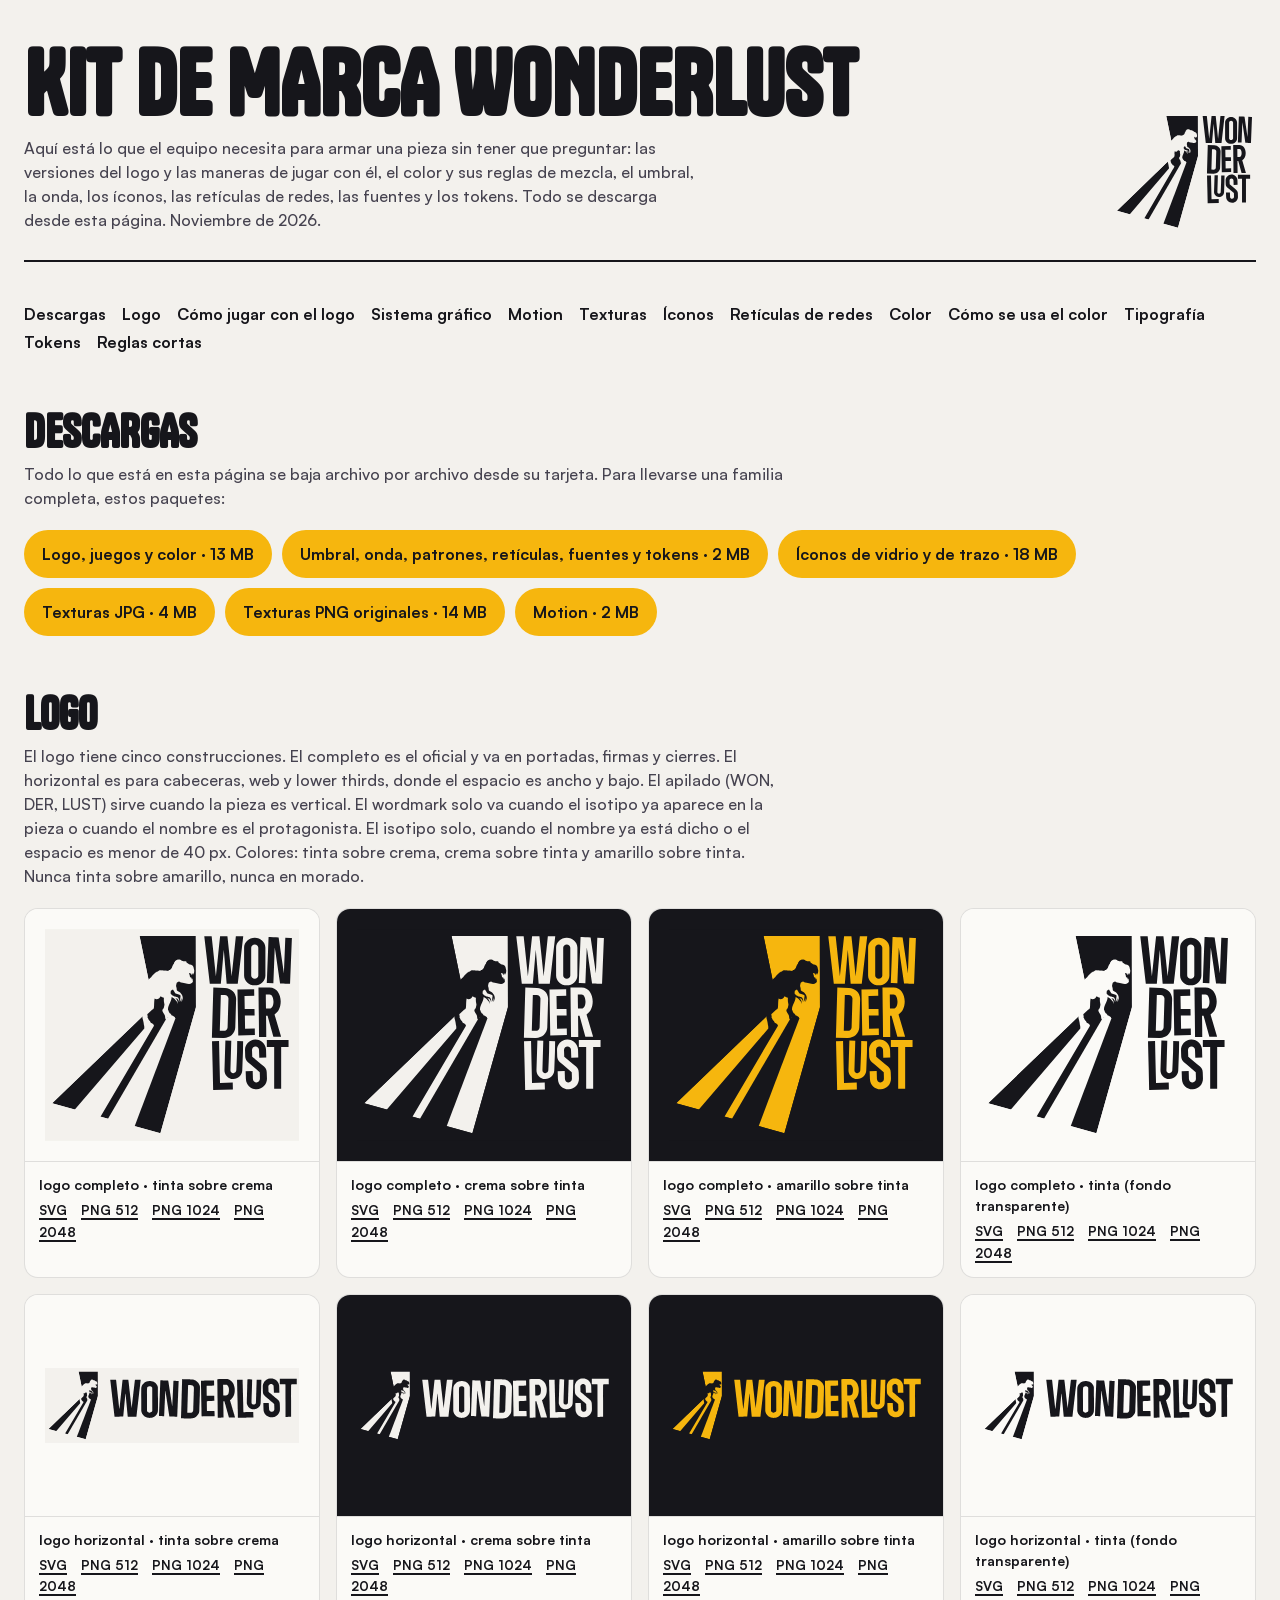
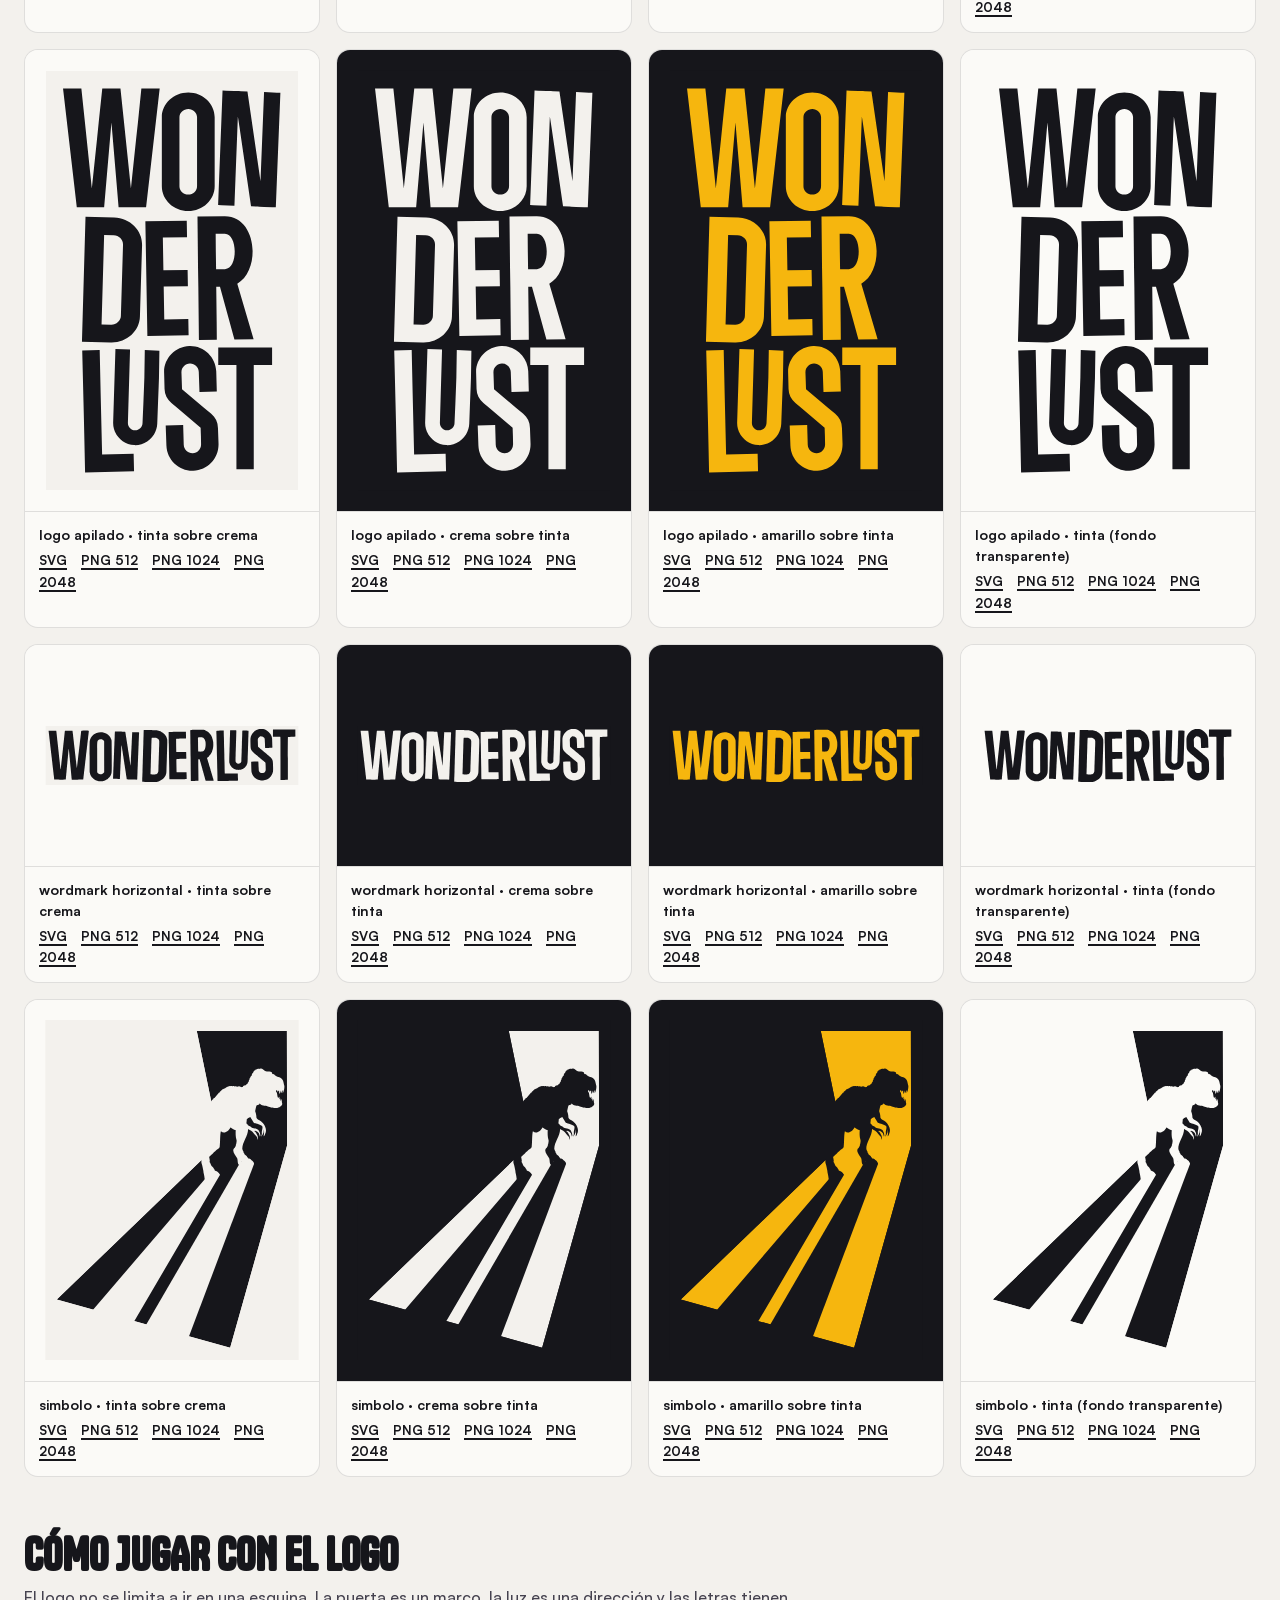
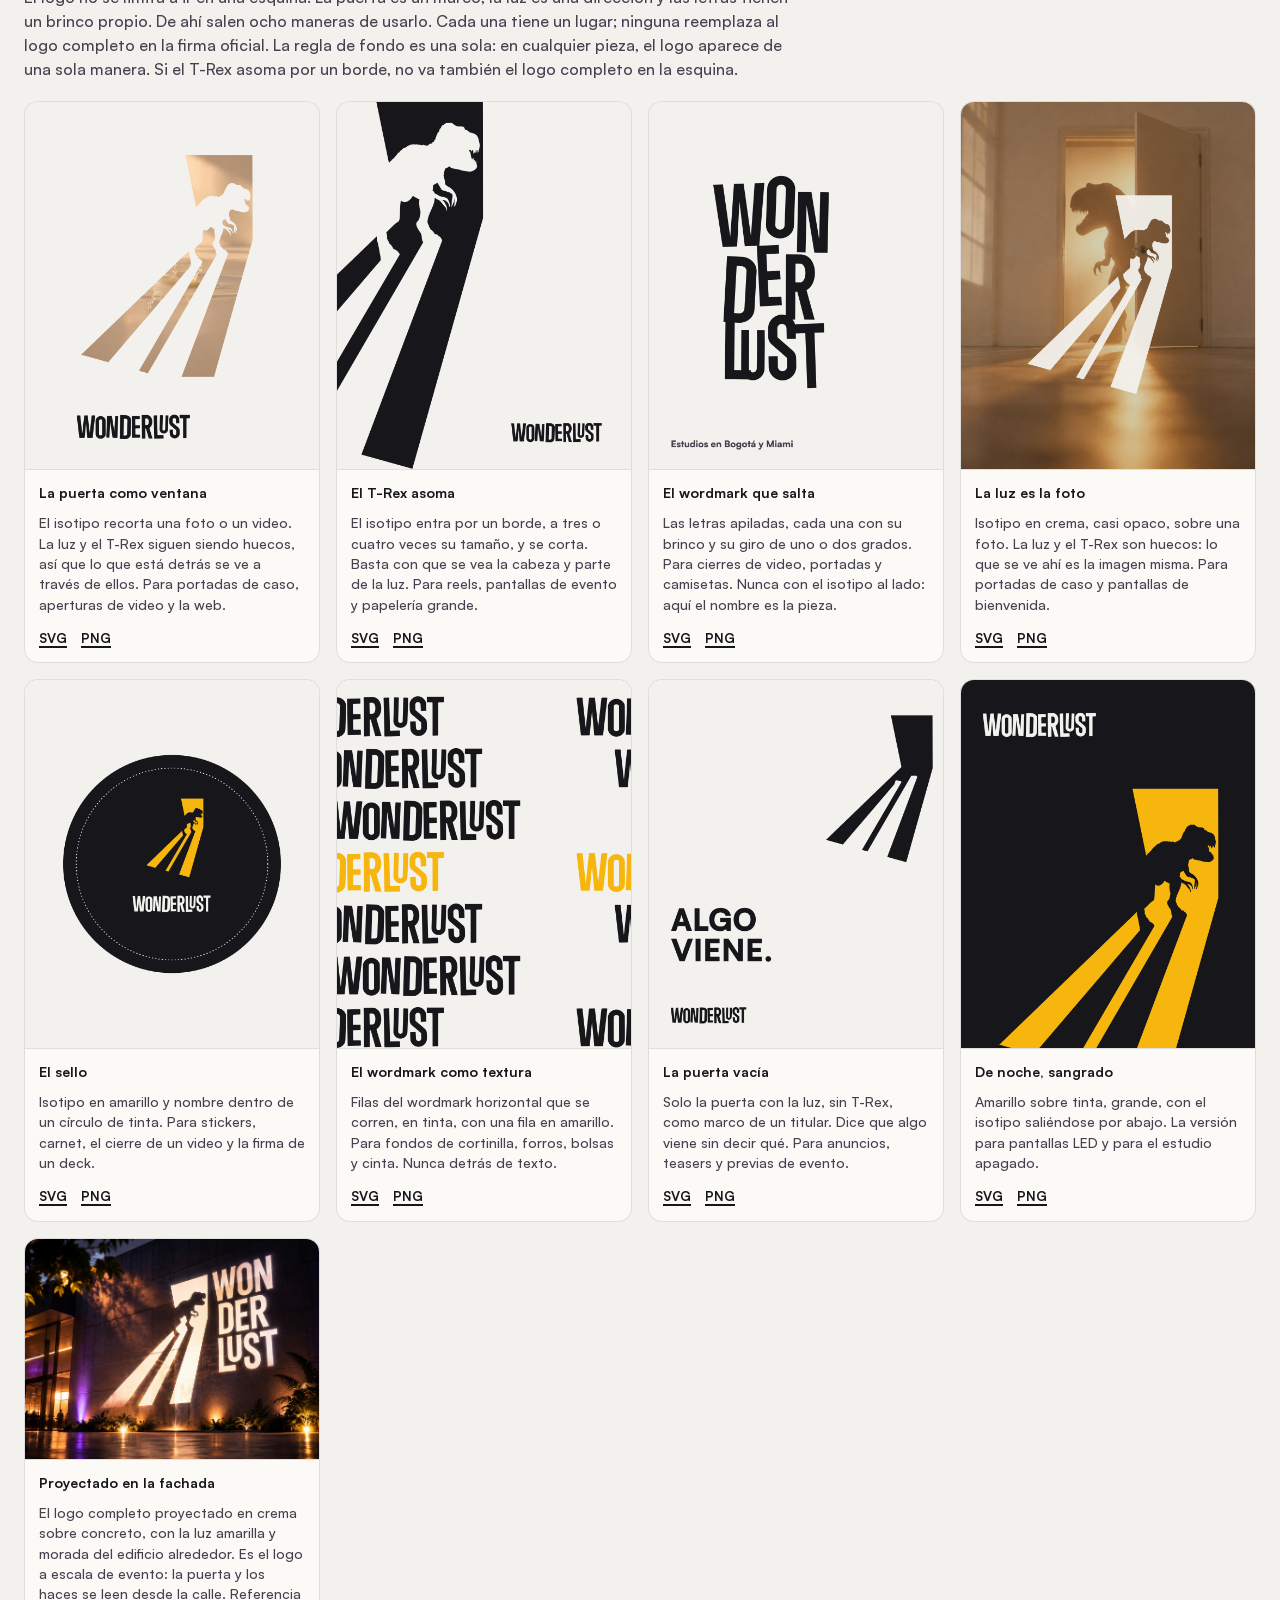
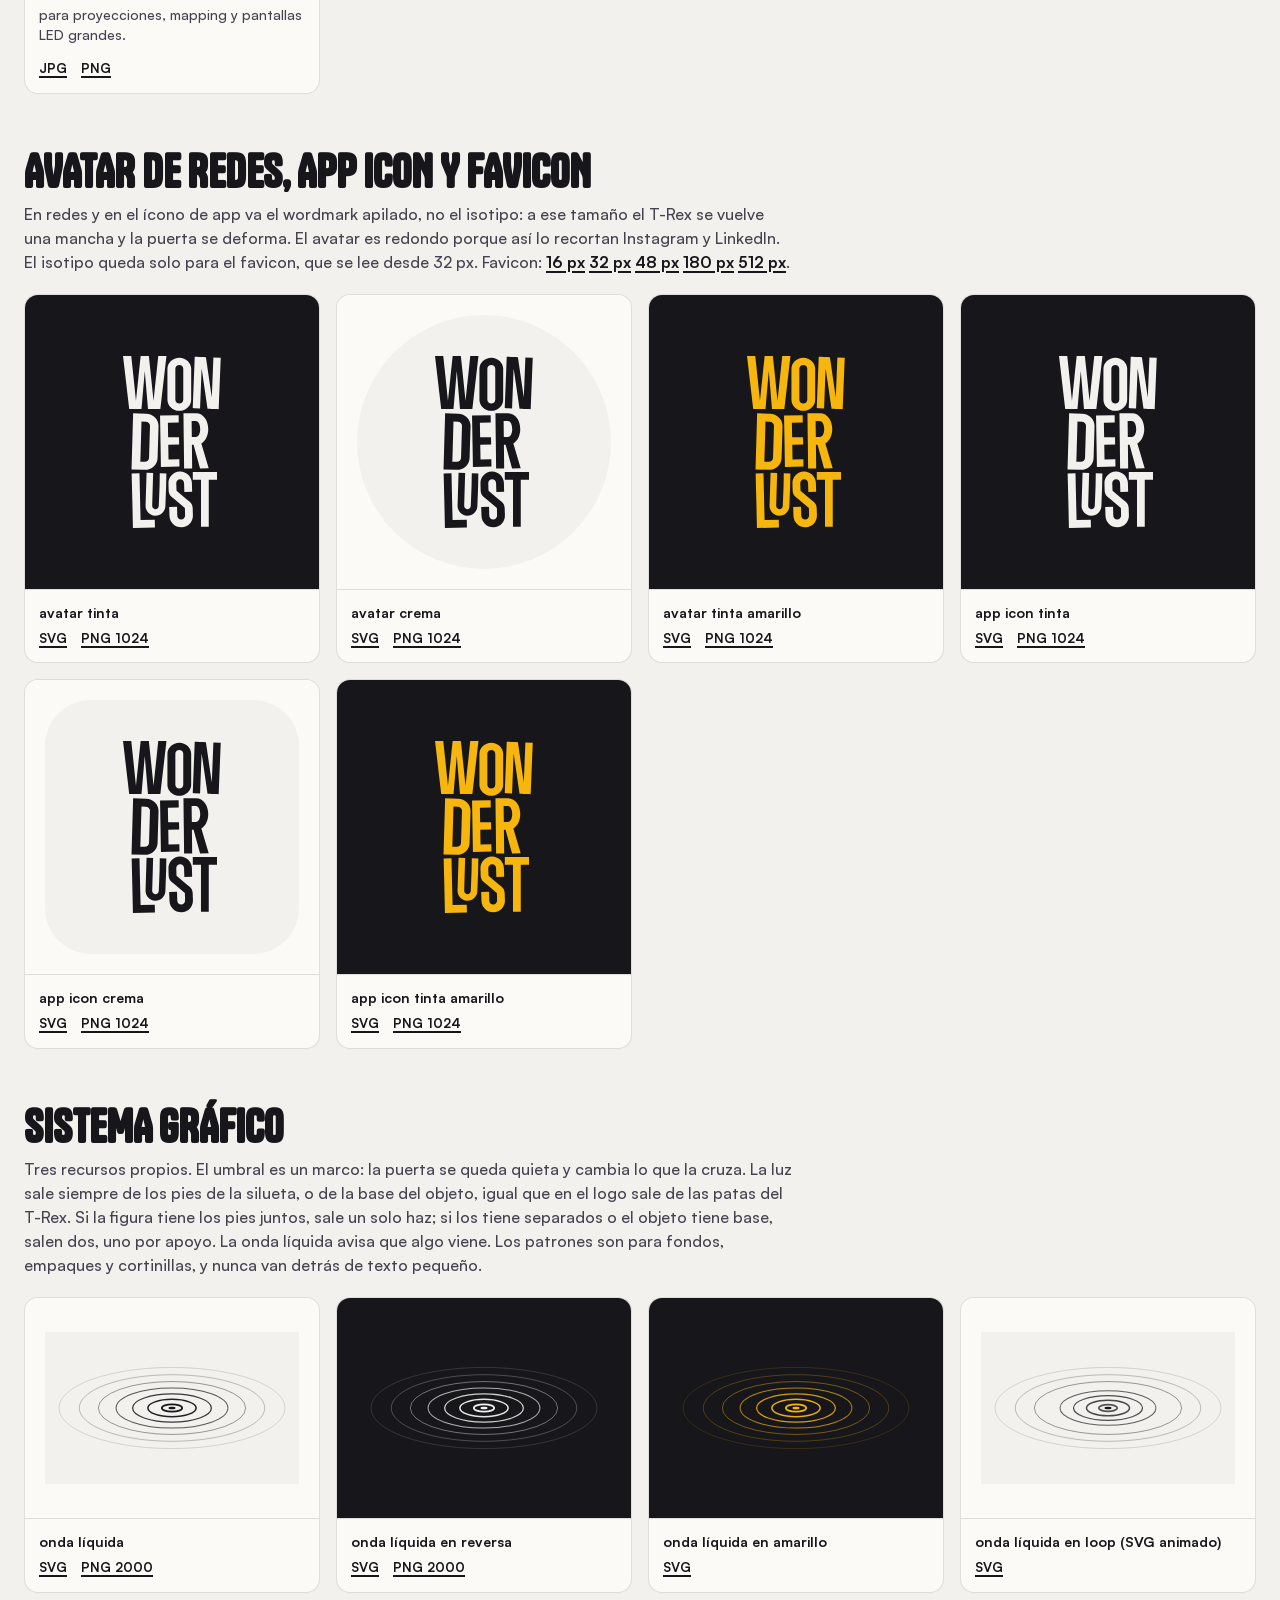
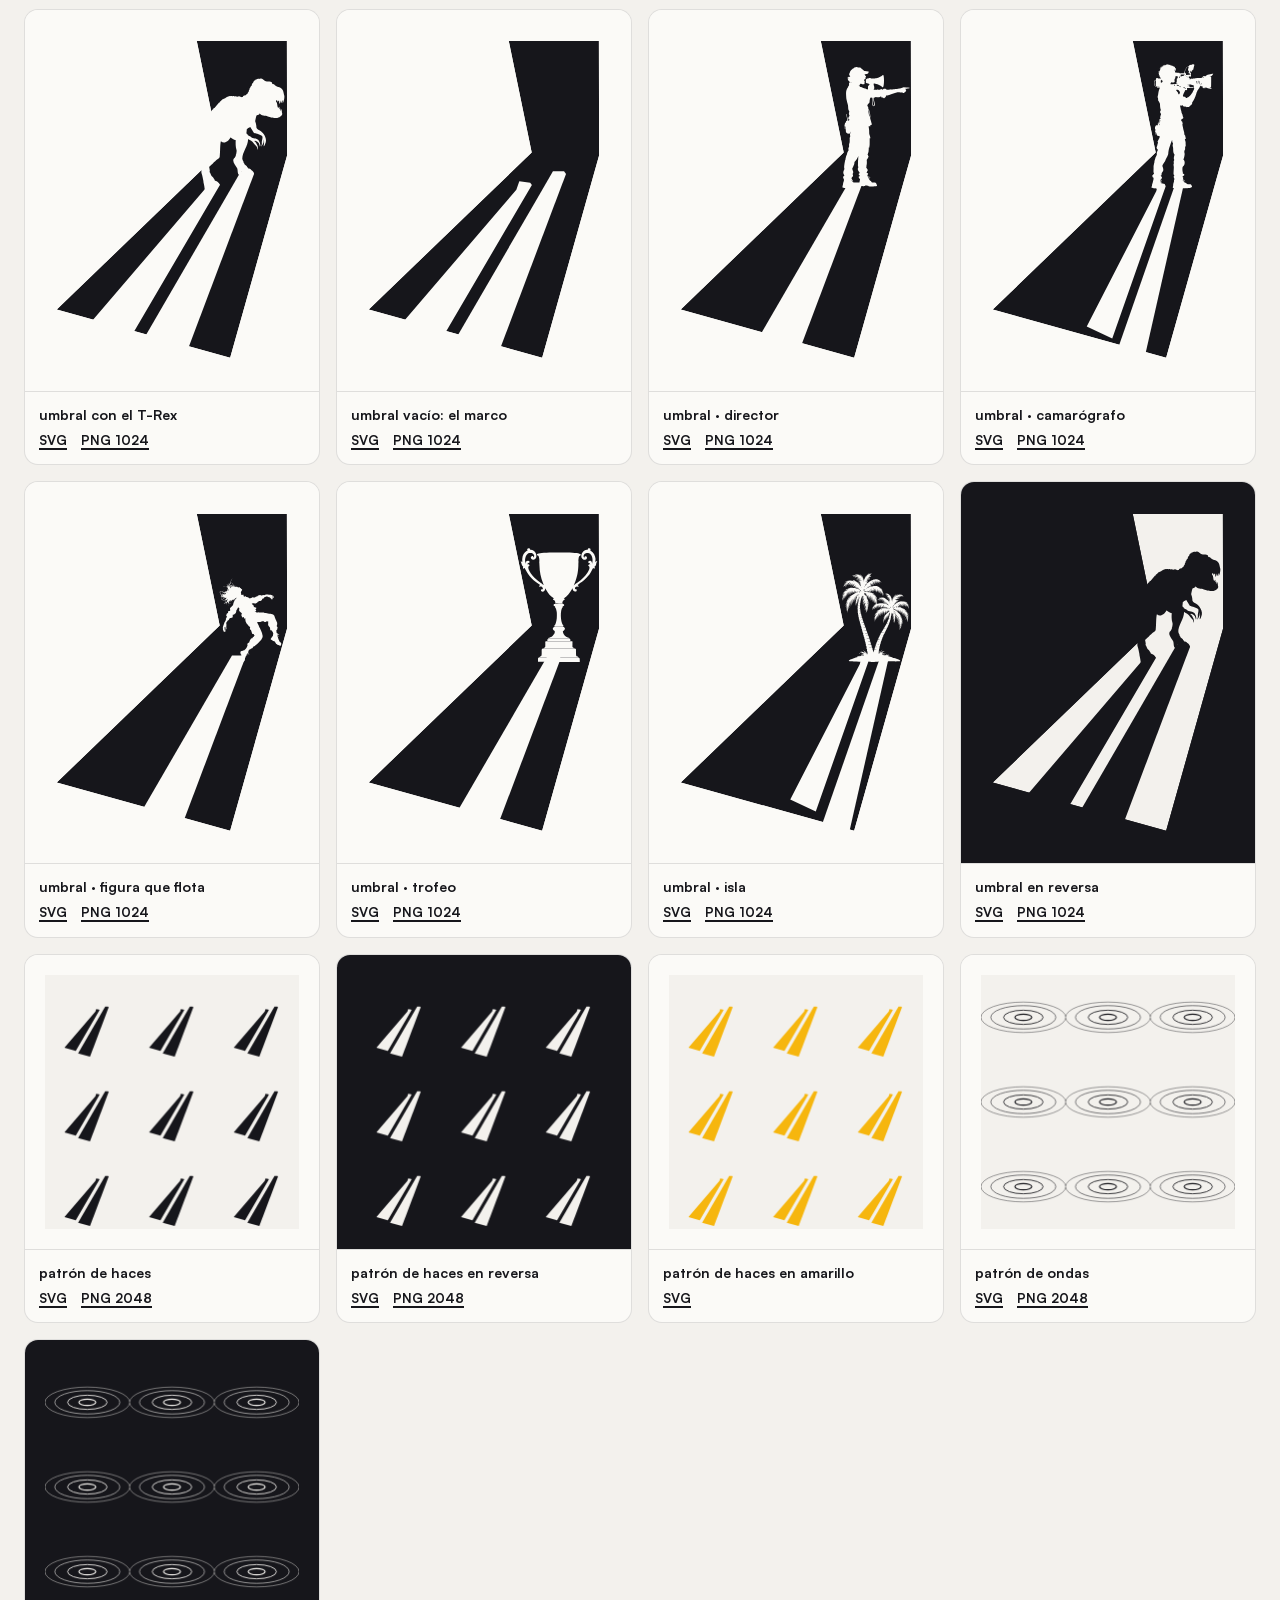
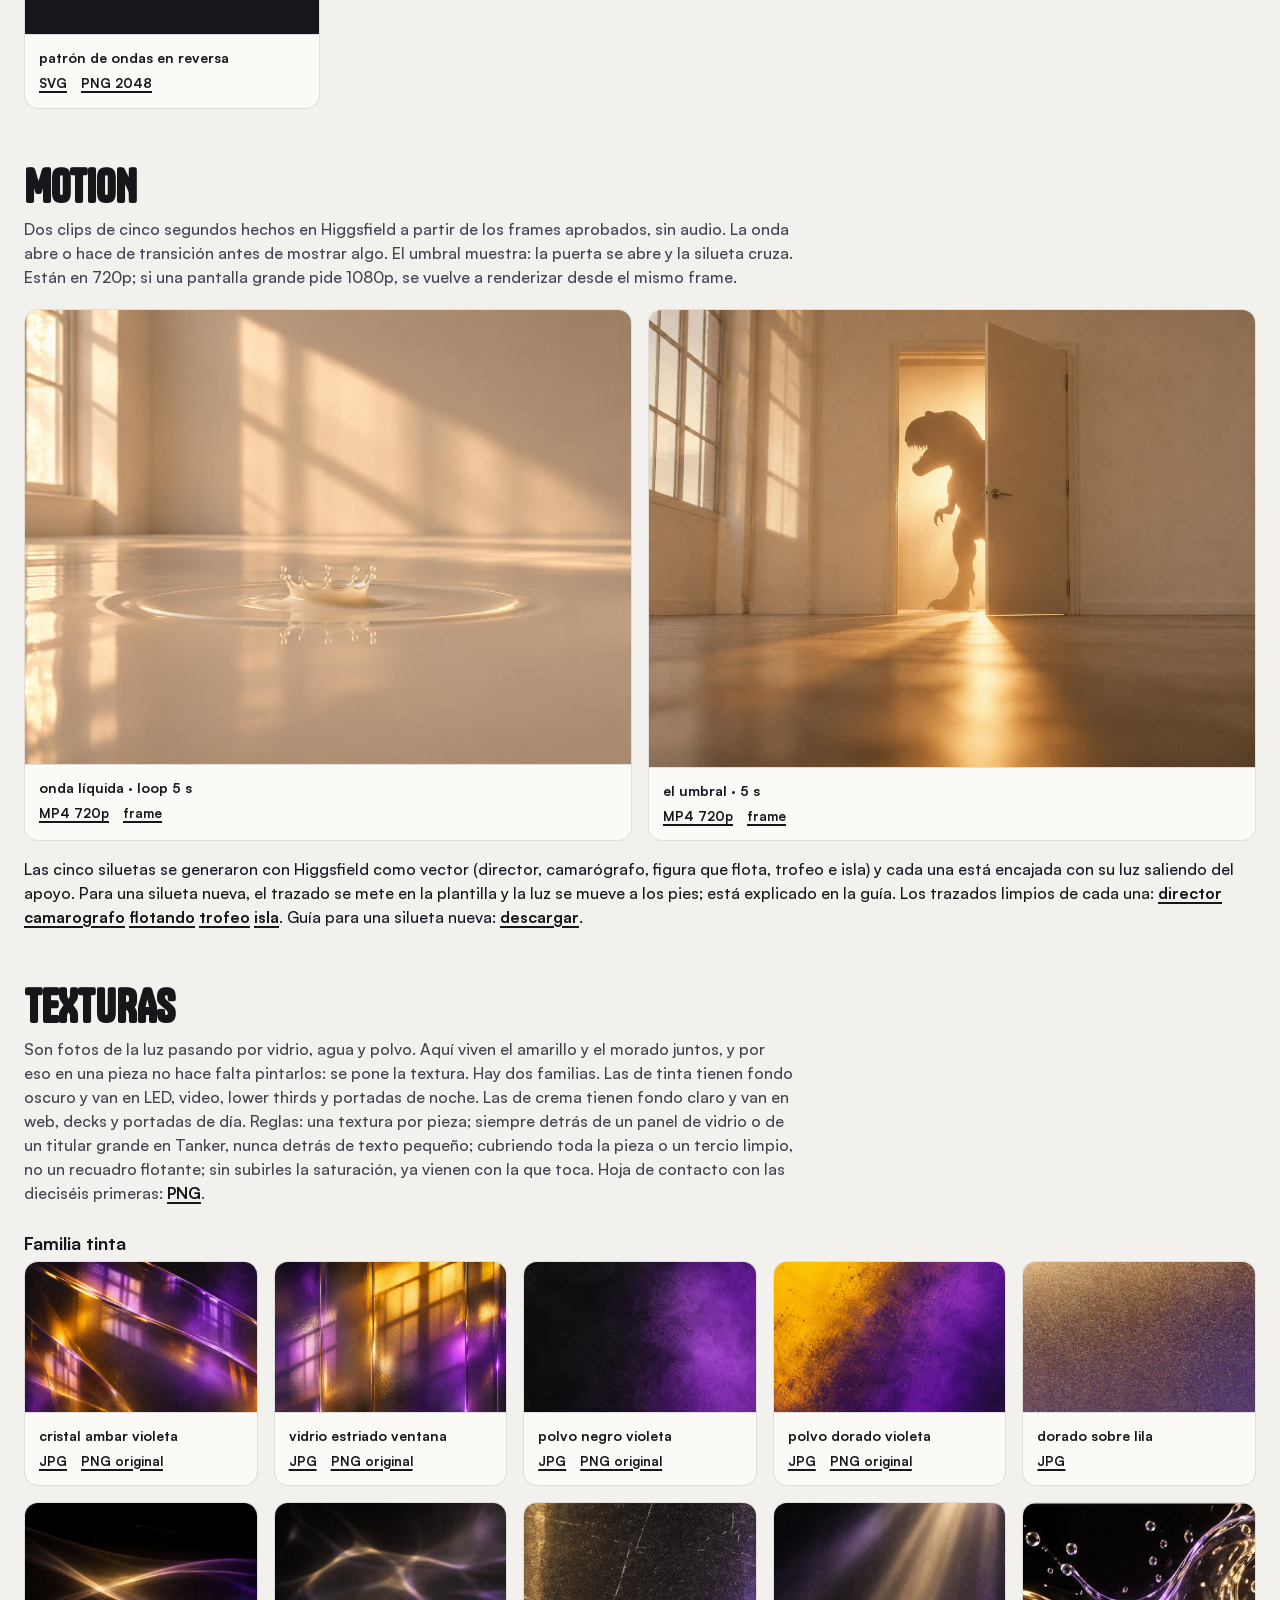
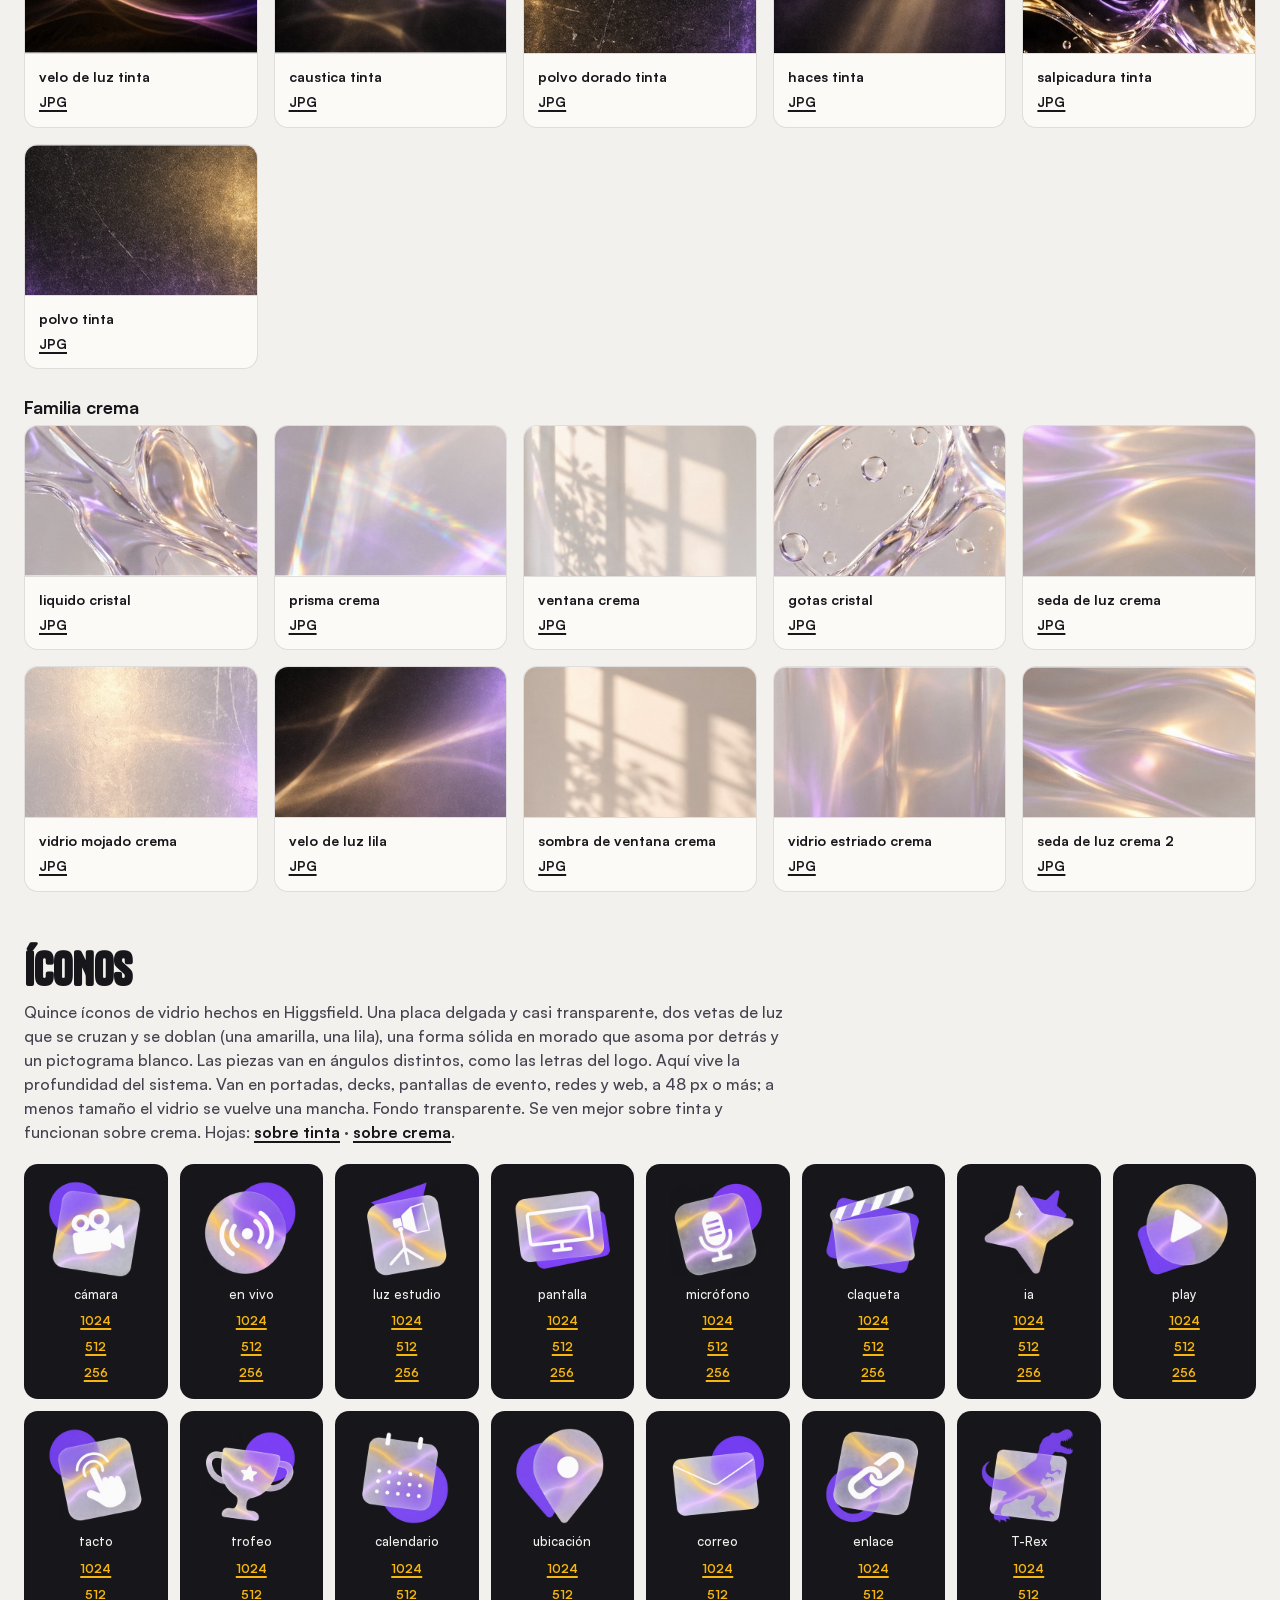
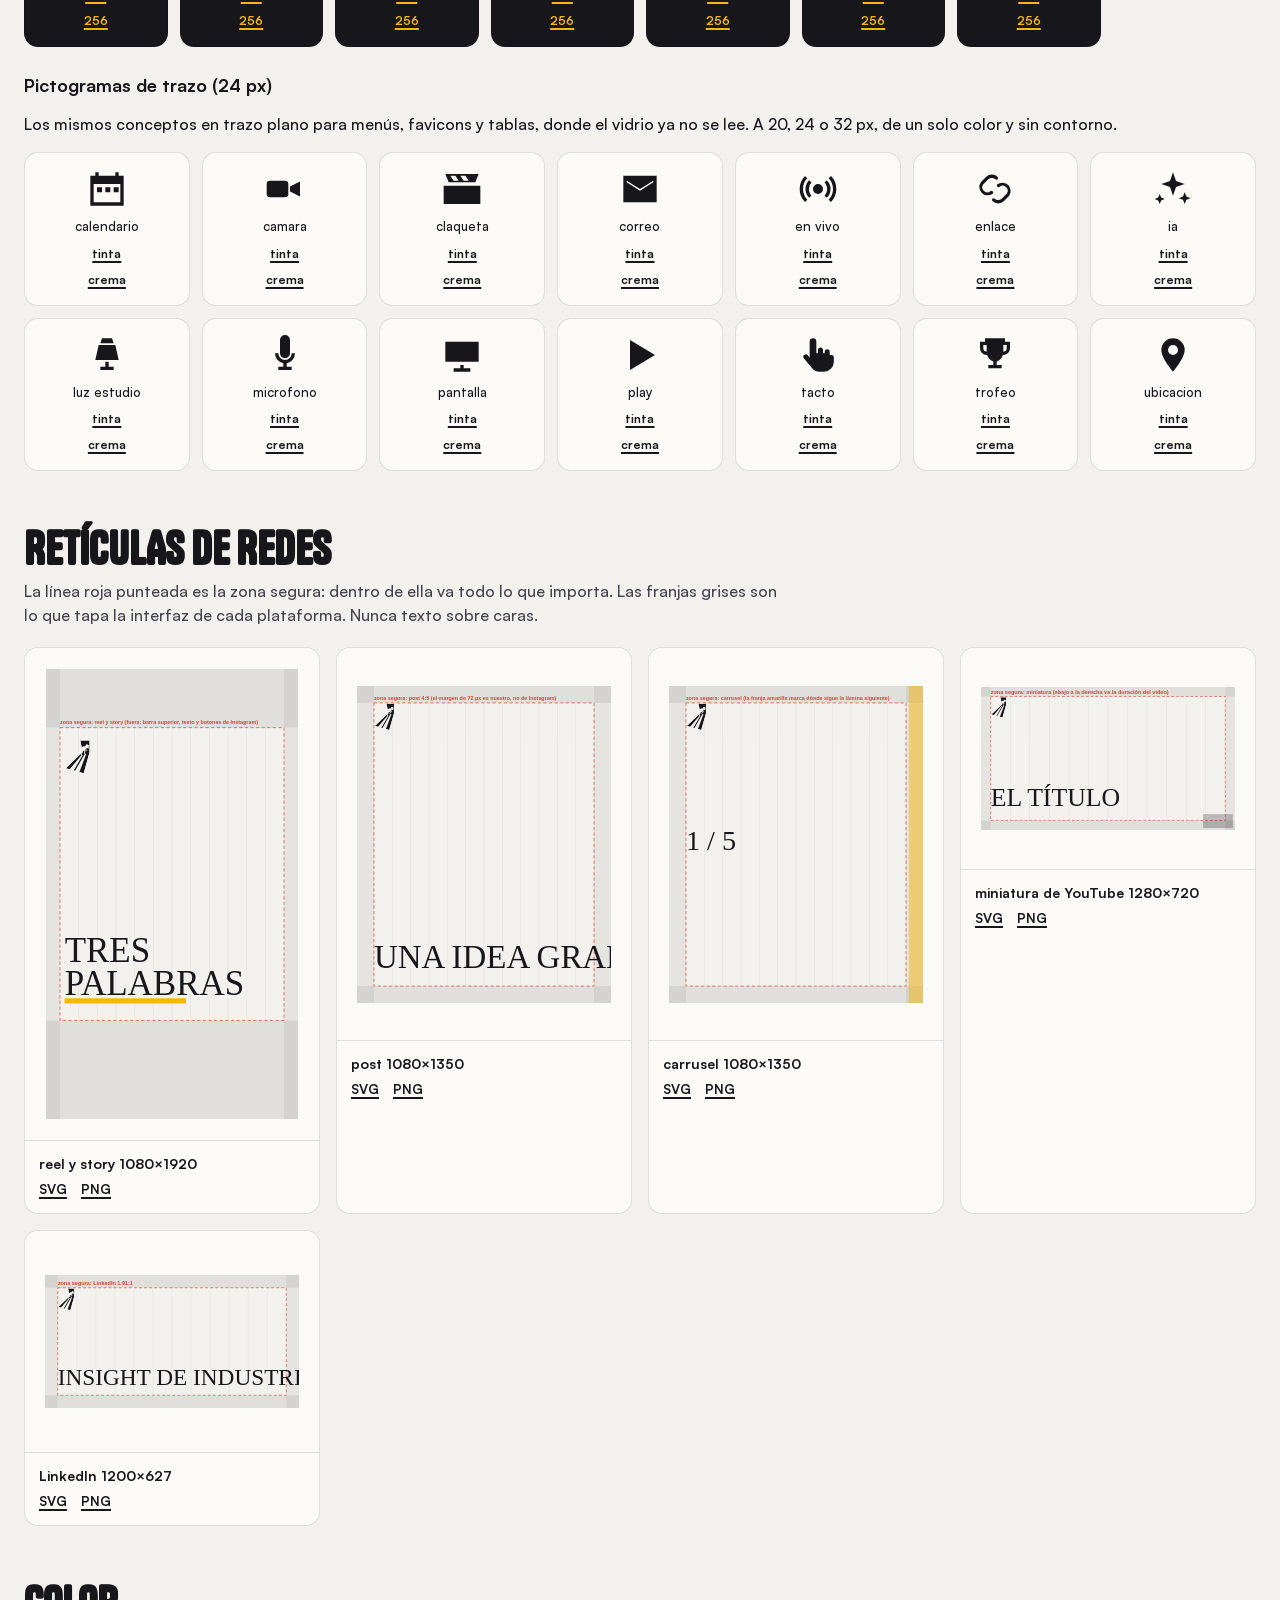
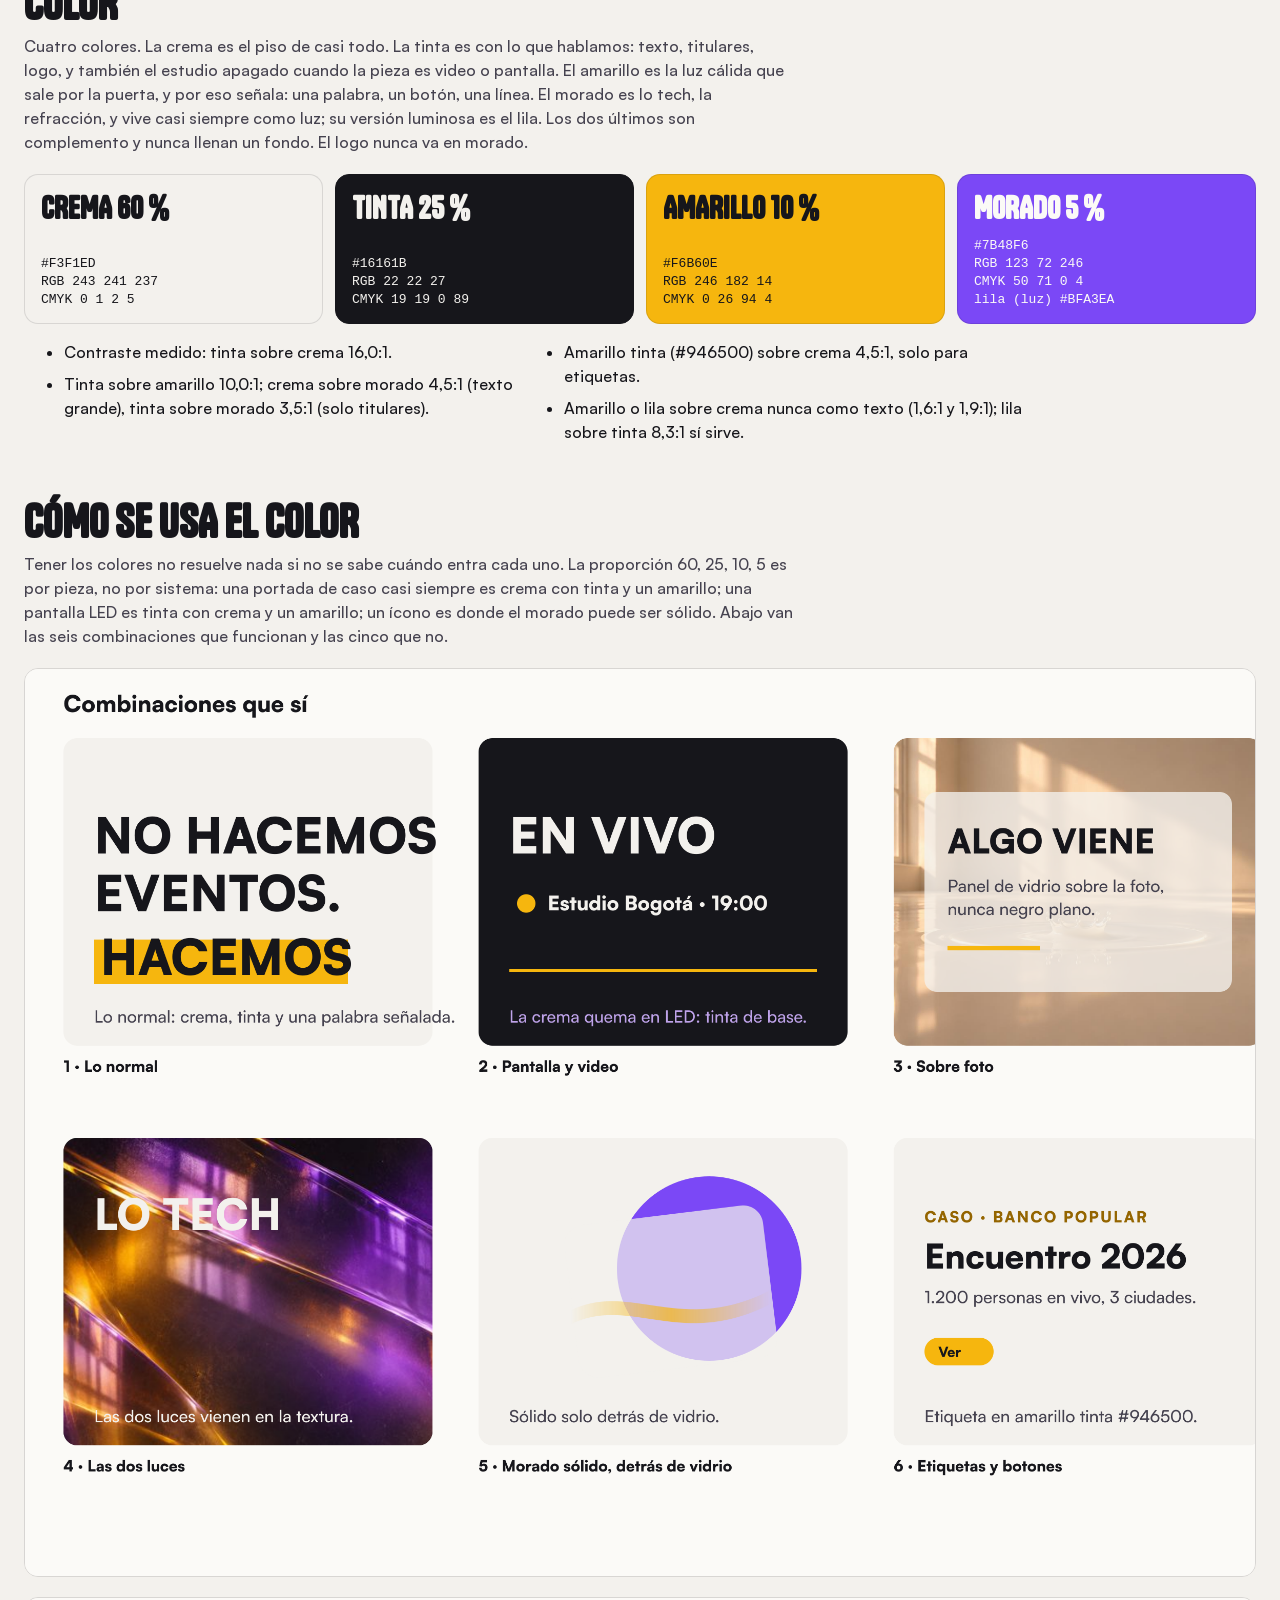
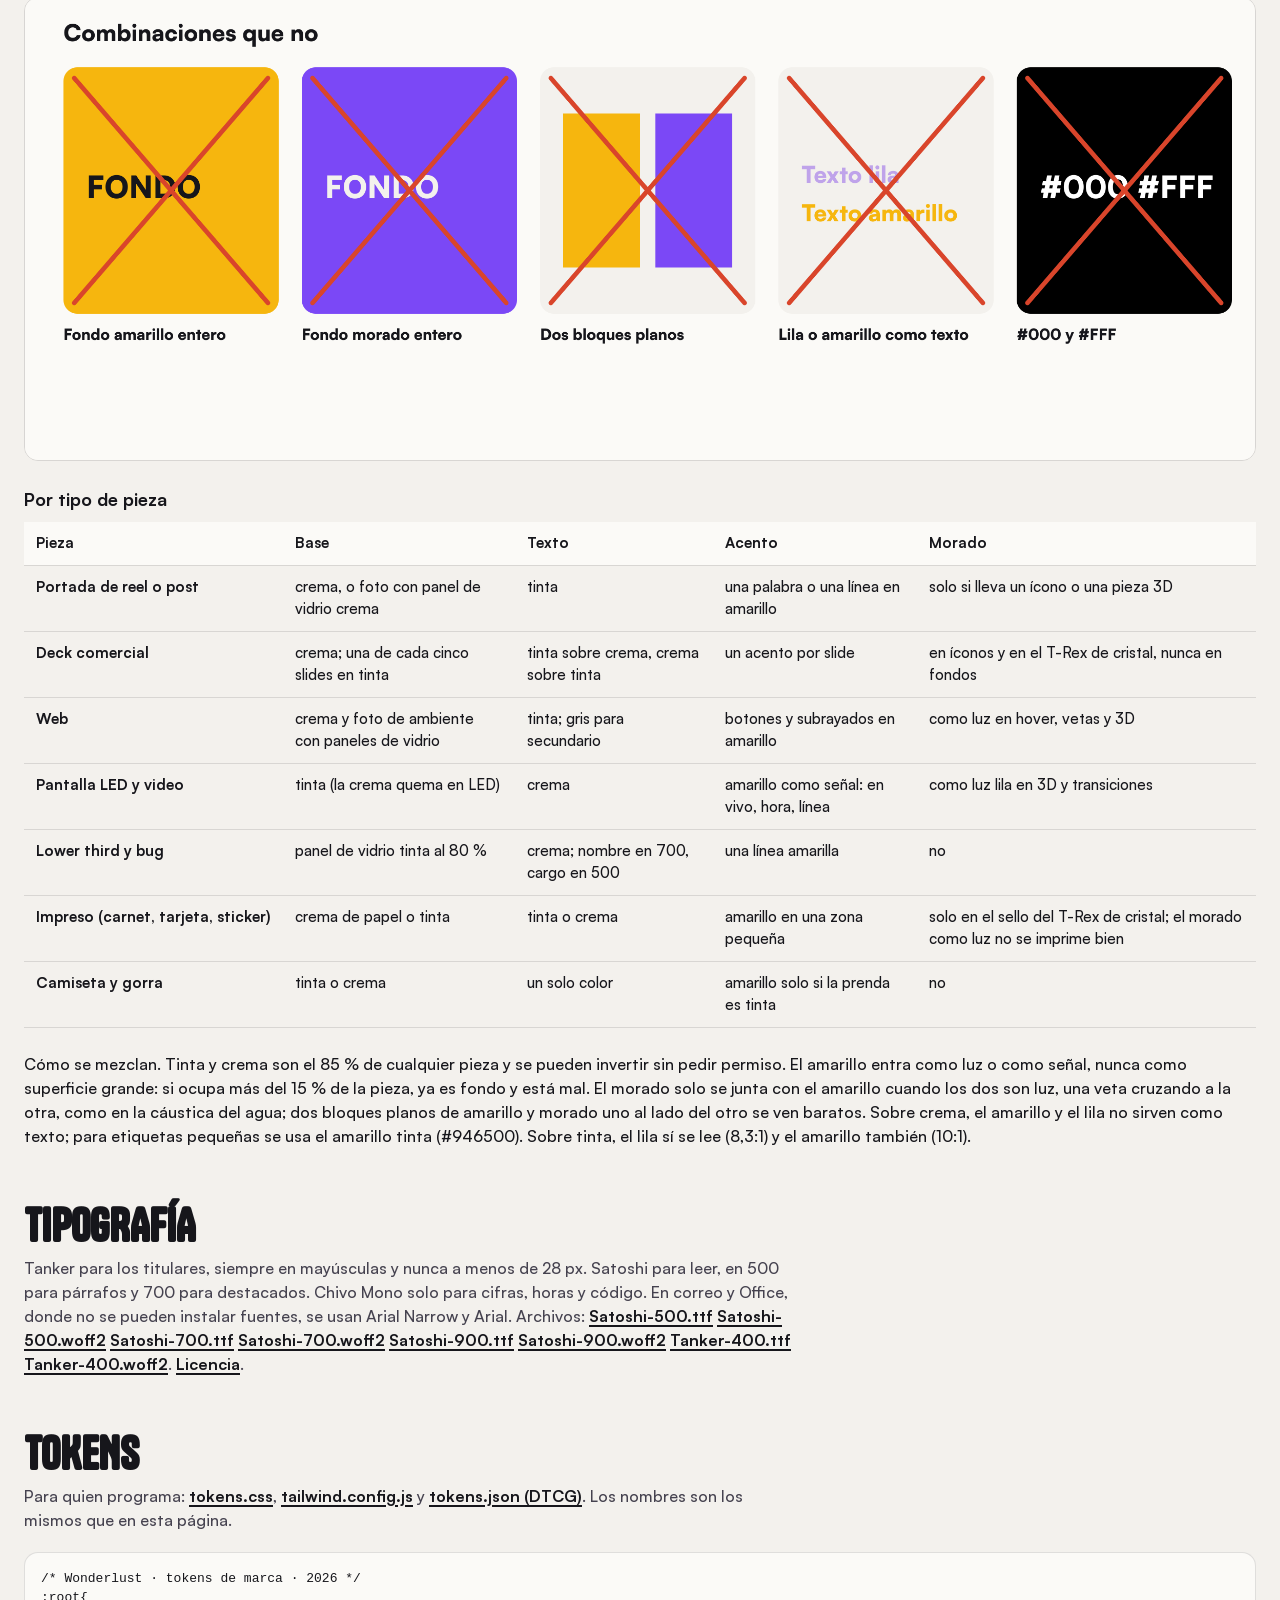
==== commit d88f9d24: "Muro: el kit se ve como vista previa (sin robar la rueda), con botón para abrirlo aparte y descargas" ====
--- a/kit/index.html
+++ b/kit/index.html
@@ -147,9 +147,5 @@
 </ul>
 
 <footer>Kit de marca Wonderlust · v1 · 20 de noviembre de 2026 · hecho a partir del vector LOGO WONDER.ai (2025) y el brand book 2026.</footer>
-</div><script>
-document.addEventListener('wheel',e=>{ if(e.ctrlKey||e.metaKey) e.preventDefault(); },{passive:false});
-['gesturestart','gesturechange','gestureend'].forEach(t=>document.addEventListener(t,e=>e.preventDefault(),{passive:false}));
-document.addEventListener('keydown',e=>{ if((e.ctrlKey||e.metaKey)&&(e.key==='='||e.key==='+'||e.key==='-'||e.key==='0')) e.preventDefault(); });
-</script>
+</div>
 </body></html>
